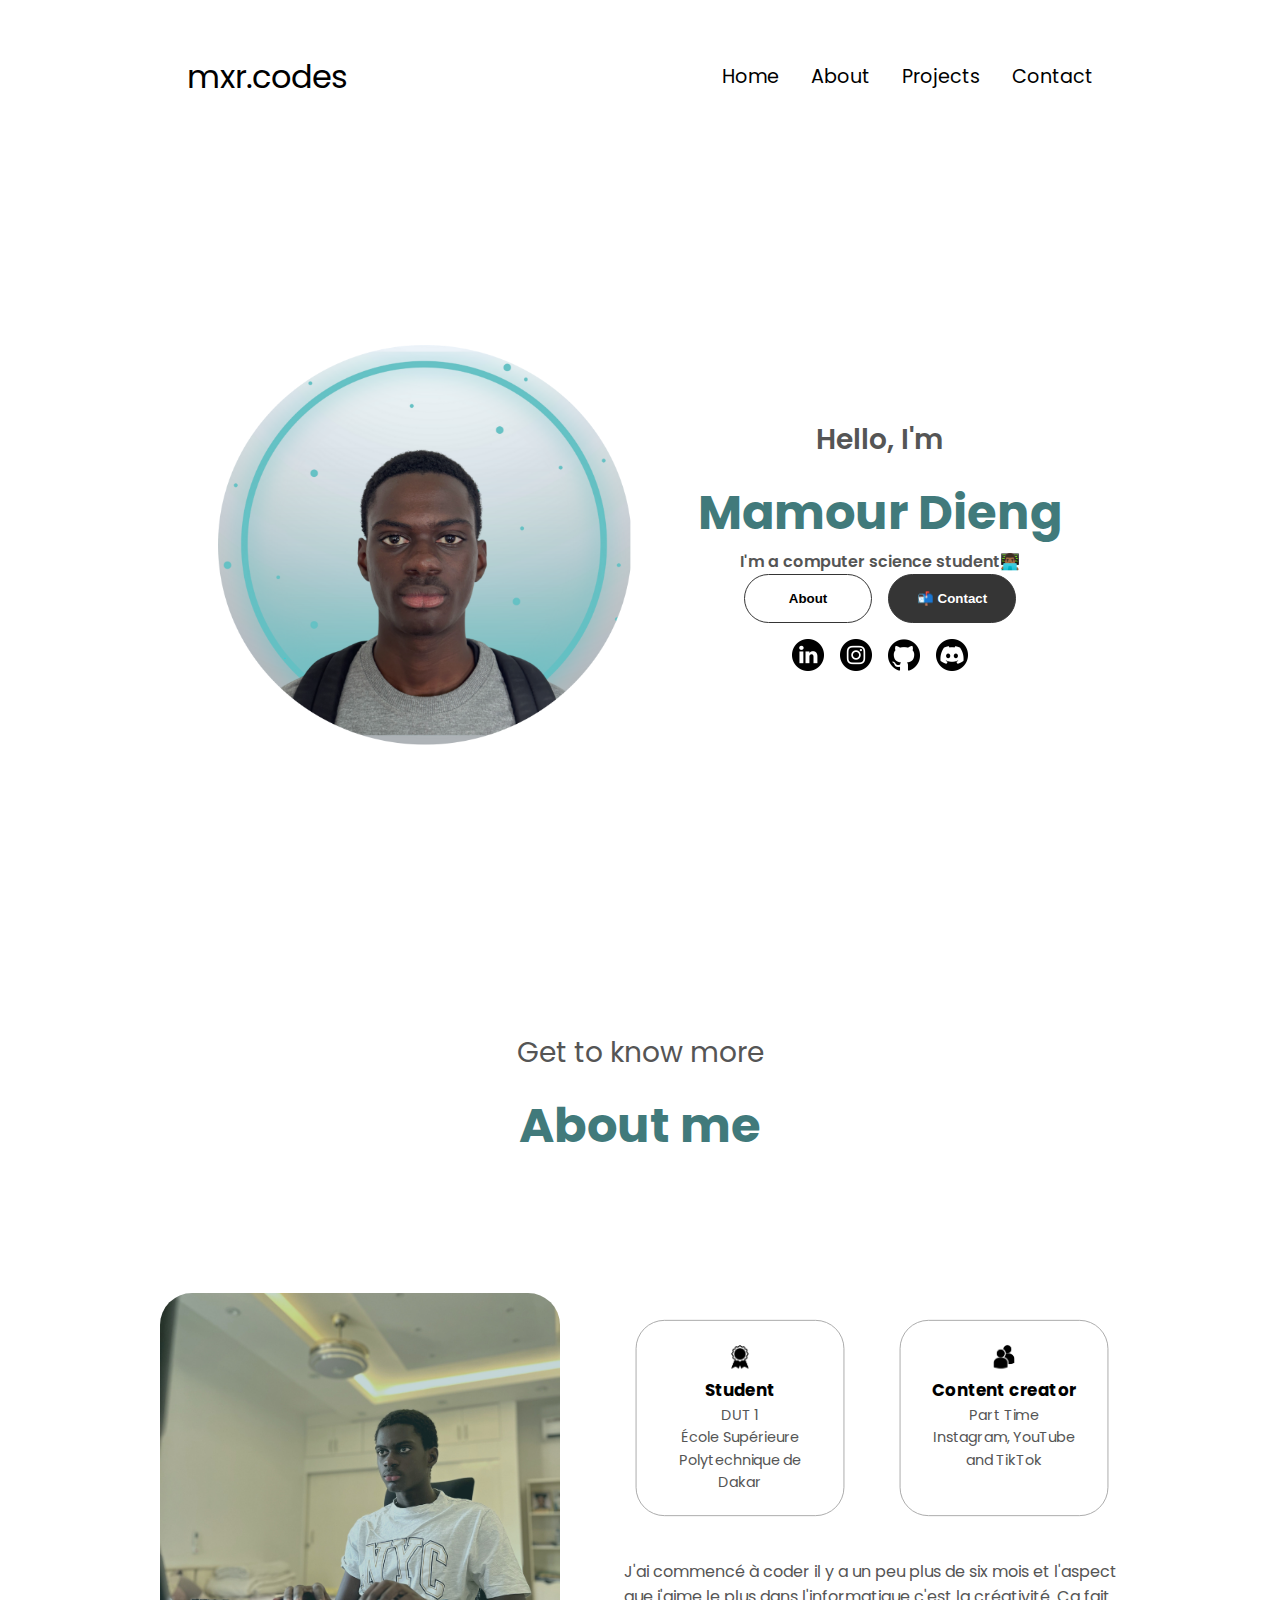
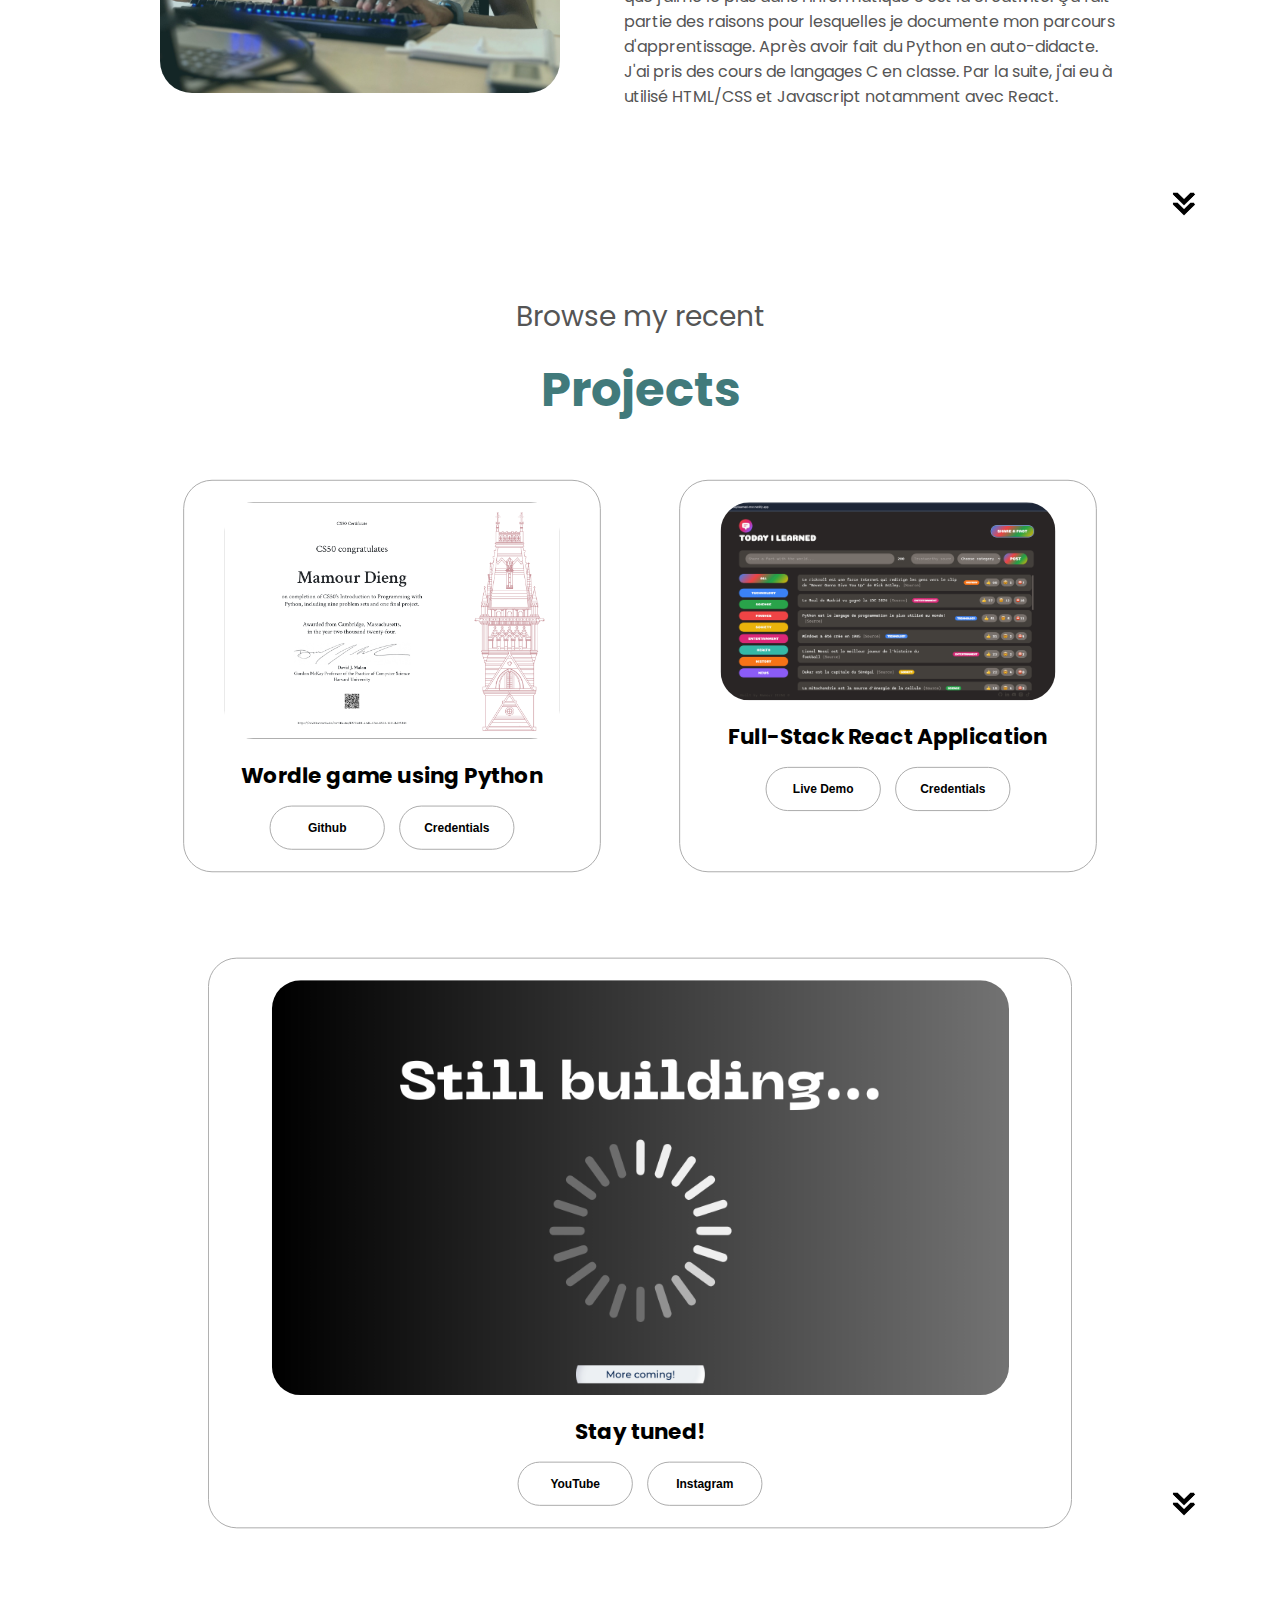
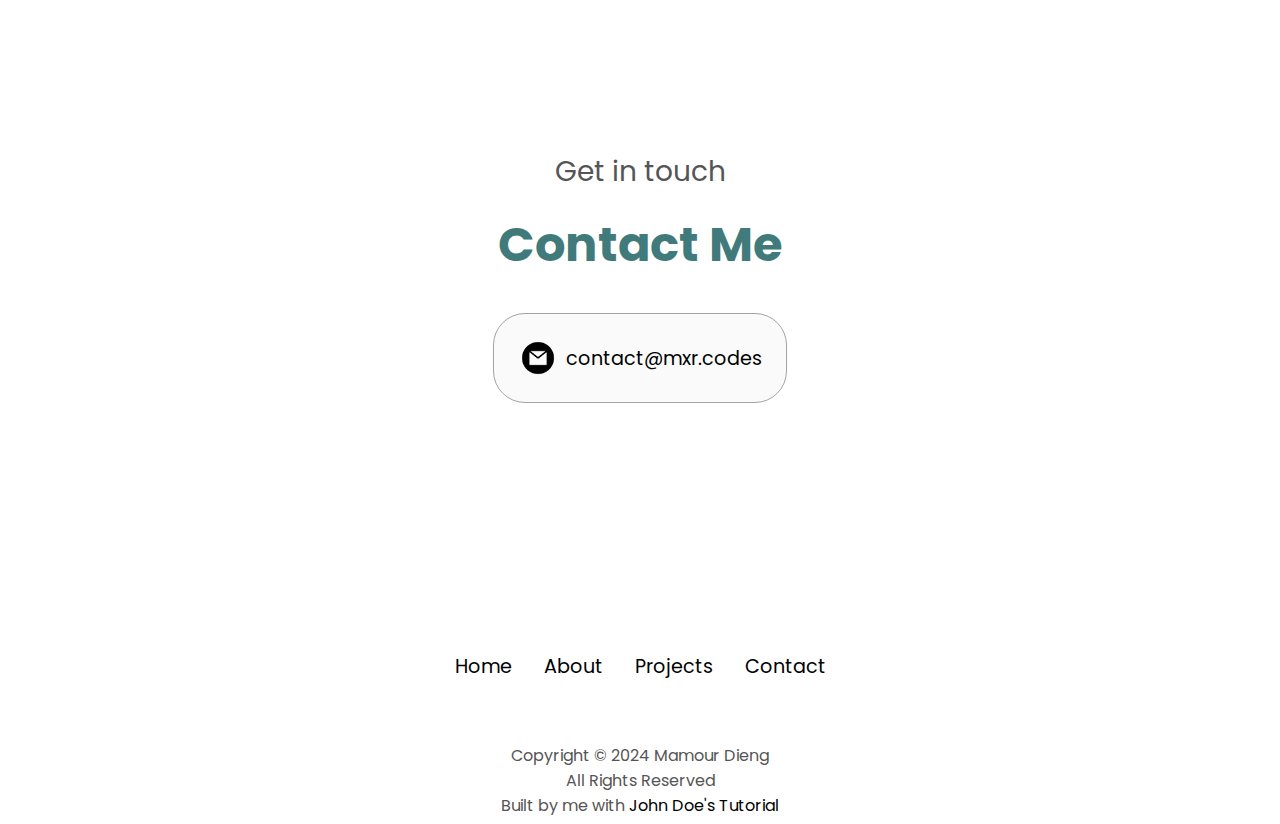
==== index.htm @ b3523d9b "final adjustments" ====
<!DOCTYPE html>
<html lang="en">
<head>
    <meta charset="UTF-8">
    <meta name="viewport" content="width=device-width, initial-scale=1.0">
    <link rel="icon" type="image/png" href="images/favicon.ico">
    <link rel="stylesheet" type="text/css" href="style.css">
    <link rel="stylesheet" type="text/css" href="mediaqueries.css">
    <title>mxr.codes</title>
</head>
<body>
    <nav id="desktop-nav">
        <div class="logo">mxr.codes</div>
        <div>
            <ul class="nav-links">
                <li><a href="#profile">Home</a></li>
                <li><a href="#about">About</a></li>
                <li><a href="#projects">Projects</a></li>
                <li><a href="#contact">Contact</a></li>
            </ul>
        </div>
    </nav>
    <nav id="hamburger-nav">
        <div class="logo">mxr.codes</div>
        <div class="hamburger-menu">
            <div class="hamburger-icon" onclick="toggleMenu()">
                <span></span>
                <span></span>
                <span></span>
            </div>
            <div class="menu-links">
                <li><a href="#home" onclick="toggleMenu()">Home</a></li>
                <li><a href="#about" onclick="toggleMenu()">About</a></li>
                <li><a href="#projects" onclick="toggleMenu()">Projects</a></li>
                <li><a href="#contact" onclick="toggleMenu()">Contact</a></li>
            </div>
        </div>
    </nav>
    <section id="profile">
        <div class="section__pic-container">
            <img src="/images/mypfp.png" alt="profile-pic"/>
        </div>
        <div class="section__text">
            <p class="section__text__p1">Hello, I'm</p>
            <h1 class="title">Mamour Dieng</h1>
            <p class="section__text__p2">I'm a computer science student👨🏾‍💻</p>
            <div class="btn-container">
                <button class="btn btn-color-2" onclick="location.href='#about'">
                    About
                </button>
                <button class="btn btn-color-1" onclick="location.href='#contact'">
                    📬 Contact
                </button>
            </div>
            <div id="socials-container">
                <img 
                src="images/icons/linkedin.png" 
                alt="My linkedin profile" class="icon" 
                onclick="location.href='https://www.linkedin.com/in/mamour-dieng-394237261/'"/>
                <img 
                src="images/icons/instagram.png" 
                alt="My instagram profile" class="icon" 
                onclick="location.href='https://instagram.com/mxr.codes'"/>
                <img 
                src="images/icons/github.png" 
                alt="My github profile" class="icon" 
                onclick="location.href='https://github.com/mamour-dx'"/>
                <img 
                src="images/icons/discord.png" 
                alt="My discord server" class="icon" 
                onclick="location.href='https://discord.gg/Q7MDwkQH3E'"/>
            </div>
        </div>
    </section>
    <section id="about">
        <p class="section__text__p1">Get to know more</p>
        <h1 class="title">About me</h1>
        <div class="section-container">
            <div class="section__pic-container">
                <img src="/images/about-me-pic.png" class="about-pic"/>
            </div>
            <div class="about-details-container">
                <div class="about-containers">
                    <div class="details-container">
                        <img src="/images/icons/experience.png" alt="" class="icon"/>
                        <h3>Student</h3>
                        <p>DUT 1<br>École Supérieure Polytechnique de Dakar</p>
                    </div>
                    <div class="details-container">
                        <img src="/images/icons/education.png" alt="" class="icon"/>
                        <h3>Content creator</h3>
                        <p>Part Time<br/>Instagram, YouTube and TikTok</p>
                    </div>
                </div>
                <div class="text-container">
                    <p>
                        J'ai commencé à coder il y a un peu plus de six mois et l'aspect que j'aime le plus dans l'informatique c'est la créativité. Ça fait partie des raisons pour lesquelles je documente mon parcours d'apprentissage.
                        Après avoir fait du Python en auto-didacte. J'ai pris des cours de langages C en classe. Par la suite, j'ai eu à utilisé HTML/CSS et Javascript notamment avec React. 
                    </p> 
                </div>
            </div>
        </div>
        <img src="/images/icons/arrow.png" class="icon arrow" onclick="location.href='#projects'">
    </section>
    <section id="projects">
        <p class="section__text__p1">Browse my recent</p>
        <h1 class="title">Projects</h1>
        <div class="experience-details-container">
            <div class="about-containers">
            <div class="details-container color-containers">
                <div class="article-container">
                <img src="/images/CS50P.png" alt="Project 1" class="project-img">
                </div>
                <h2 class="experience-sub-title project-title"><a title="What is wordle?" href="https://www.nytimes.com/games/wordle/index.html" target="_blank">Wordle</a> game using Python</h2>
                <div class="btn-container">
                    <button class="btn btn-color-2 project-btn" onclick="location.href='https://github.com/mamour-dx/python-wordle-game'">Github</button>
                    <button class="btn btn-color-2 project-btn" onclick="location.href='https://certificates.cs50.io/f2751e08-4cd6-47ea-8532-13213b9c3344.pdf?size=letter'">Credentials</button>
                </div>
            </div>
        
            <div class="details-container color-containers">
                <div class="article-container">
                <img src="/images/today-i-learned.png" alt="Project 3" class="project-img">
                </div>
                <h2 class="experience-sub-title project-title">Full-Stack React Application</h2>
                <div class="btn-container">
                    <button class="btn btn-color-2 project-btn" onclick="window.open('https://todayilearned-mxr.netlify.app/', '_blank')">Live Demo</button>
                    <button class="btn btn-color-2 project-btn" onclick="window.open('https://www.udemy.com/certificate/UC-bf97c656-c227-4767-9c8a-800f71873448/','_blank')">Credentials</button>
                </div>
            </div>
            <div class="details-container color-containers">
                <div class="article-container">
                <img src="/images/still-building.png" alt="Project 3" class="project-img">
                </div>
                <h2 class="experience-sub-title project-title">Stay tuned!</h2>
                <div class="btn-container">
                    <button class="btn btn-color-2 project-btn" onclick="location.href='https://www.youtube.com/@mxr_codes'">YouTube</button>
                    <button class="btn btn-color-2 project-btn" onclick="location.href='https://instagram.com/mxr.codes'">Instagram</button>
                </div>
            </div>
        </div>
        </div>
        <img src="/images/icons/arrow.png" class="icon arrow" onclick="location.href='#contact'">
    </section>
    <section id="contact">
        <p class="section__text__p1">Get in touch</p>
        <h1 class="title">Contact Me</h1>
        <div class="contact-info-upper-container">
            <div class="contact-info-container">
                <img src="/images/icons/email.png" alt="email" class="icon contact-icon email-icon">
                <p><a href="mailto:contact@mxr.codes">contact@mxr.codes</a></p>
            </div>
            
        </div>
    </section>
    <footer>
        <nav>
            <div class="nav-links-container">
                <ul class="nav-links">
                    <li><a href="#profile">Home</a></li>
                    <li><a href="#about">About</a></li>
                    <li><a href="#projects">Projects</a></li>
                    <li><a href="#contact">Contact</a></li>
                </ul>
            </div>
        </nav>
        <p>Copyright &#169; 2024 Mamour Dieng <br>All Rights Reserved<br>Built by me with <a href="https://www.youtube.com/@howtobecomeadeveloper" target="_blank">John Doe's Tutorial</a></p>
    </footer>
    
    <script src="script.js"></script>
</body>
</html>
---- style.css ----
/* General */
@import url('https://fonts.googleapis.com/css2?family=Poppins:wght@300;400;500;600&display=swap');

* {
    margin: 0;
    padding: 0;
}

body {
    font-family: "Poppins", sans-serif;
}
html {
    scroll-behavior: smooth;
}
p {
    color: rgb(85, 85, 85);
}
/* Transition */
a,
.btn {
    transition: all 300ms ease;
}

/* Desktop-nav*/
nav,
.nav-links {
    display: flex;
}
nav {
    justify-content: space-around;
    align-items: center;
    height: 17vh;
}
.nav-links {
    gap: 2rem;
    list-style: none;
    font-size: 1.2rem;
}
a {
    color: black;
    text-decoration: none;      
    text-decoration-color: white;
}
a:hover {
    color:rgb(65, 122, 123);
    text-decoration: underline;
    text-underline-offset: 1rem;
    text-decoration-color: rgb(65, 122, 123);
}
.logo {
    font-size: 2rem;
}
.logo:hover {
    cursor: default;
}
#hamburger-nav {
    display: none;
}
.hamburger-menu {
    display: inline-block;
    position: relative;
}
.hamburger-icon {
    display: flex;
    justify-content: space-between;
    flex-direction: column;
    height: 24px;
    width: 30px;
    cursor: pointer;
}
.hamburger-icon span {
    width: 100%;
    height: 2px;
    background-color: black;
    transition: all 0.3 ease-in-out;
}
.menu-links {
    position: absolute;
    top: 100%;
    right: 0;
    background-color: white;
    width: fit-content;
    max-height: 0;
    overflow: hidden;
    transition: all 0.3 ease-in-out;
}
.menu-links a {
    display: block;
    padding: 10px;
    text-align: center;
    font-size: 1.5rem;
    color: black;
    text-decoration: none;
    transition: all 0.3 ease-in-out;
}
.menu-links li {
    list-style: none;
}
.menu-links.open {
    max-height: 300px;
}
.hamburger-icon.open span:first-child {
    transform: rotate(45deg) translate(10px, 5px);
}
.hamburger-icon.open span:nth-child(2) {
   opacity: 0;
}
.hamburger-icon.open span:last-child {
    transform: rotate(-45deg) translate(10px, -5px);
}
.hamburger-icon span:first-child {
    transform: none;
}
.hamburger-icon span:first-child {
    opacity: 1;
}
.hamburger-icon span:first-child {
    transform: none;
}

/* SECTION */

section {
    padding-top: 4vh;
    height: 96vh;
    margin: 0 10rem;
    box-sizing: border-box; 
    min-height: fit-content;
}
.section.container {
    display: flex;
}
/* PROFILE SECTION*/

#profile {
    display: flex;
    justify-content: center;
    gap: 5rem;
    height: 80vh;
}
.section__pic-container {
    display: flex;
    height: 400px;
    width: 400px;
    margin: auto 0;
}
.section__text {
    align-self: center;
    text-align: center;
}
.section__text p {
    font-weight: 600;
}
.section__text__p1 {
    text-align:center;
    font-size: 1.75rem;
    margin-bottom: 1rem;
}

.title {
    font-size: 3rem;
    text-align: center;
    color: rgb(65, 122, 123);
}
#socials-container {
    display: flex;
    justify-content: center;
    margin-top: 1rem;
    gap: 1rem;
}

/* ICON */
.icon {
    cursor: pointer;
    height: 2rem;
    transition: 400ms ease-in-out;
}
.icon:hover {
    transform: scale(1.2);
}
/*BUTTONS*/
.btn-container {
    display: flex;
    justify-content: center;
    gap: 1rem;
}
.btn {
    font-weight: 600;
    transition: all 300ms ease;
    padding: 1rem;
    width: 8rem;
    border-radius: 2rem;
}

.btn-color-1,
.btn-color-2 {
  border: rgb(53, 53, 53) 0.1rem solid;
}

.btn-color-1:hover,
.btn-color-2:hover {
  cursor: pointer;
}

.btn-color-1,
.btn-color-2:hover {
  background: rgb(53, 53, 53);
  color: white;
}

.btn-color-1:hover {
  background: rgb(0, 0, 0);
}

.btn-color-2 {
  background: none;
}

.btn-color-2:hover {
  border: rgb(255, 255, 255) 0.1rem solid;
}

.btn-container {
  gap: 1rem;
}
/* ABOUT SECTION */
#about {
    position: relative;
}

.about-containers {
    gap: 2rem;
    margin-bottom: 2rem;
    margin-top: 2rem;
}

.about-details-container {
    justify-content: center;
    flex-direction: column;
}
.about-containers,
.about-details-container {
    display: flex;
    align-items:right;
}
.about-pic {
    border-radius: 2rem;
}
.arrow {
    position: absolute;
    right: -5rem;
    bottom: 2.5rem;
}
.details-container {
    padding: 1.5rem;
    background: white;
    flex: 1;
    border-radius: 2rem;
    border: rgb(53, 53, 53) 0.1rem solid;
    border-color: rgb(163, 163, 163);
    text-align: center;
    transform: scale(0.9);
}
.section-container {
    gap: 4rem;
    height: 80%;
    display: flex;
}
.section__pic-container {
    height: 400px;
    width: 400px;
    margin: auto 0;
}
/* WORK SECTION */
#projects {
    position: relative;
}
.color-container {
    border-color: rgb(163, 163, 163);
    background: rgb(250, 250, 250);
}
.project-img {
    border-radius: 2rem;
    width: 90%;
    height: 90%;
}
.project-title {
    margin: 1rem;
    color: black;
}
.project-btn {
    color: black;
    border-color: rgb(163, 163, 163);
}
/*CONTACT*/
#contact {
    display: flex;
    justify-content: center;
    flex-direction: column;
    height: 70vh;
}
.contact-info-upper-container {
    display: flex;
    border-radius: 2rem;
    justify-content: center;
    border: rgb(53, 53, 53) 0.1rem solid;
    border-color: rgb(163, 163, 163);
    background: rgb(250, 250, 250);
    margin: 2rem auto;
    padding: 0.5rem;
}

.contact-info-container {
    display: flex;
    align-items: center;
    justify-content: center;
    gap: 0.5rem;
    margin: 1rem;
}

.contact-info-container p {
    font-size: larger;
}
.email-icon {
    height: 2.5rem;
}
footer {
    height: 26vh;
    margin: 0 1rem;
}
footer p {
    text-align: center;
}
---- mediaqueries.css ----
@media screen and (max-width:1400px) {
    #profile {
        height: 83vh;
        margin-bottom: 6rem;
    }
    .about-containers {
        flex-wrap: wrap;
    }
}
@media screen and (max-width: 1200px) {
    #desktop-nav {
        display: none;
    }
    #hamburger-nav {
        display: flex;
    }
    #experience,
    .experience-details-containers {
        margin-top: 2rem;
    }
    #profile,
    .section-container {
        display: block;
    }
    .arrow {
        display: none;
    }
    section,
    .section-container {
        height:fit-content;
    }
    section {
        margin: 0 5%;
    }
    .section__pic-container {
        width: 275px;
        height: 275px;
        margin: 0 auto 2rem;
    }
    .about-containers {
        margin-top: 0 ;
    }
}
@media screen and (max-width: 600px) {
    #contact,
    footer {
        height: 40vh;
    }
    #profile {
        height: 83vh;
        margin-bottom: 0;
    }
    article {
        font-size: 1rem;
    }
    footer nav {
        height: fit-content;
        margin-bottom: 2rem;
    }
    .about-containers,
    .contact-info-upper-container,
    .btn-container {
        flex-wrap: wrap;
    }
    .contact-info-container {
        margin: 0;
        margin-right: 1rem;
    }
    .contact-info-container p,
    .nav-links li a {
            font-size: 1rem;
        }
    .experience-sub-title {
        font-size: 1.25rem;
    }
    .logo {
        font-size: 1.5rem;
    }
    .nav-links {
        flex-direction: column;
        gap: 0.5rem;
        text-align: center;
    }
    .section__pic-container {
        width: auto;
        height: 46vw;
        justify-content: center;
    }
    .section__text__p2 {
        font-size: 1.25rem;
    }
    .title {
        font-size: 2rem;
    }
    .text-container{
        text-align: justify;
    }
    }
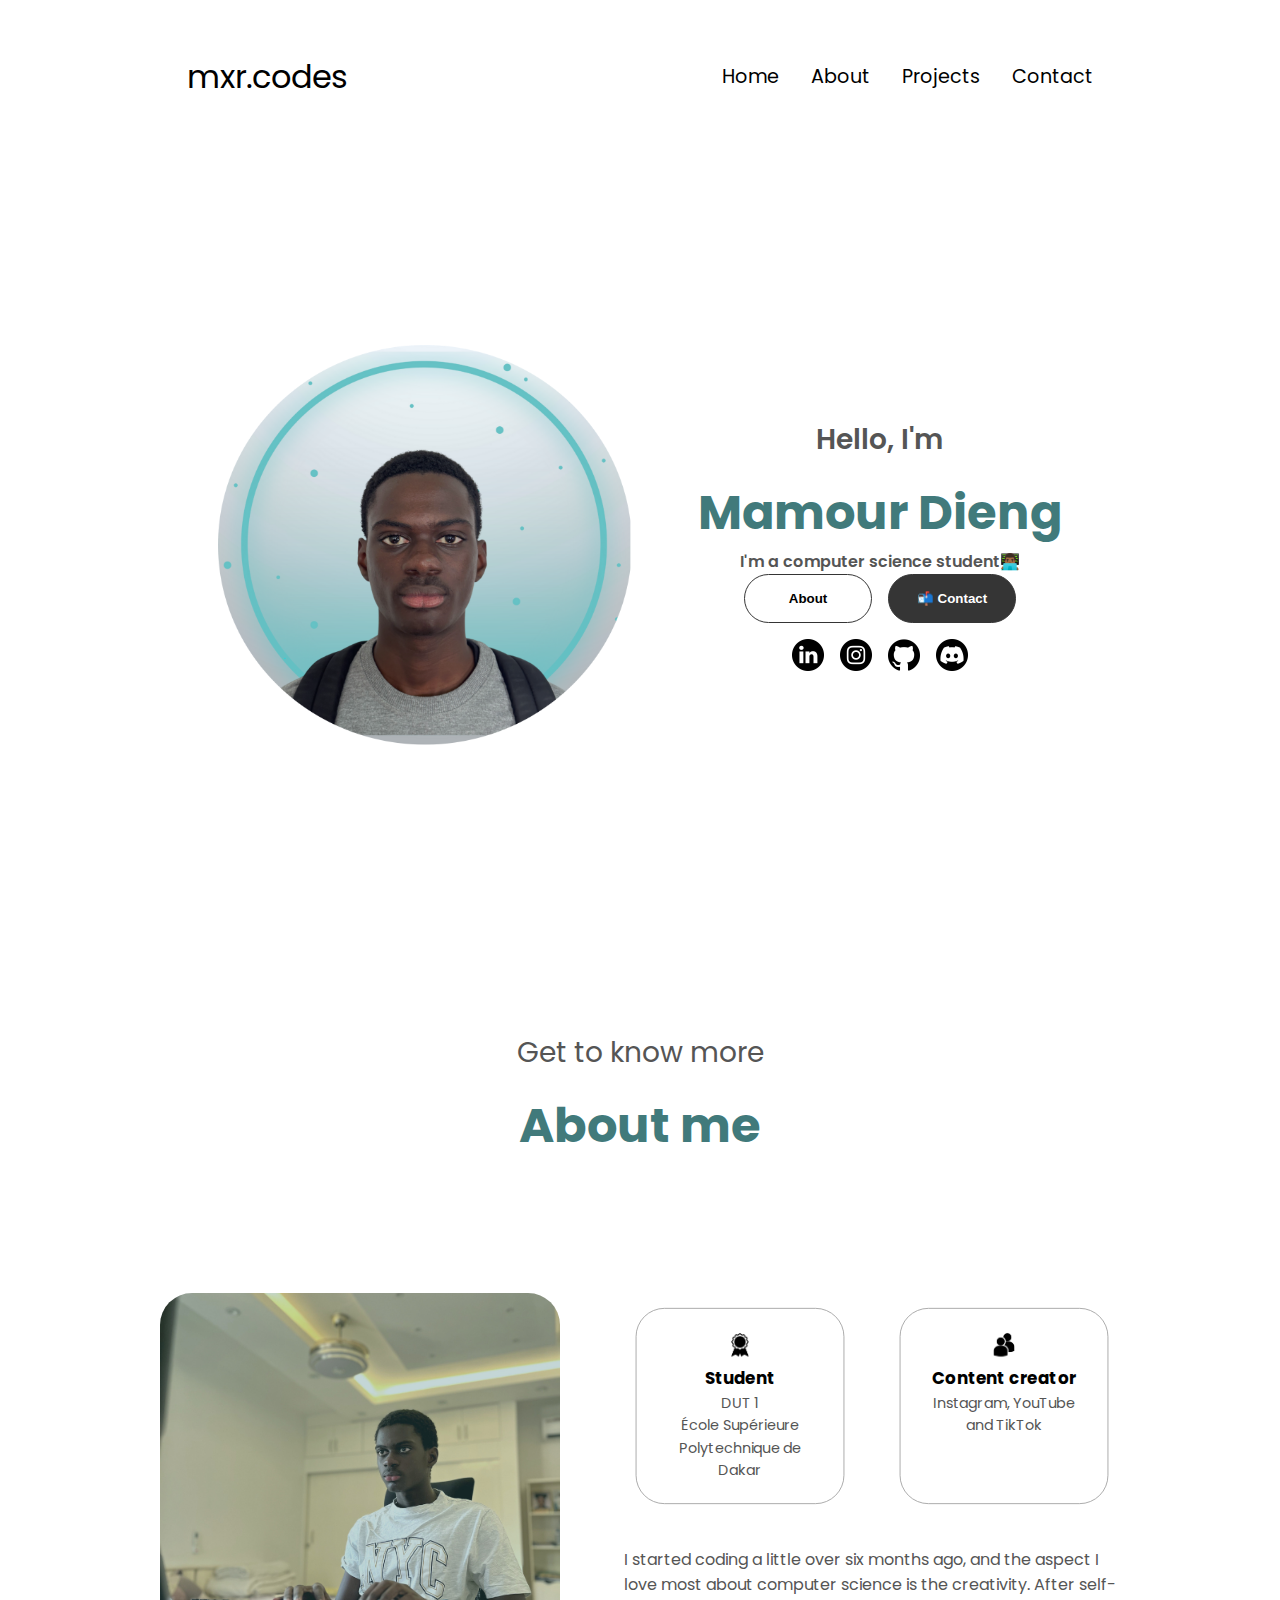
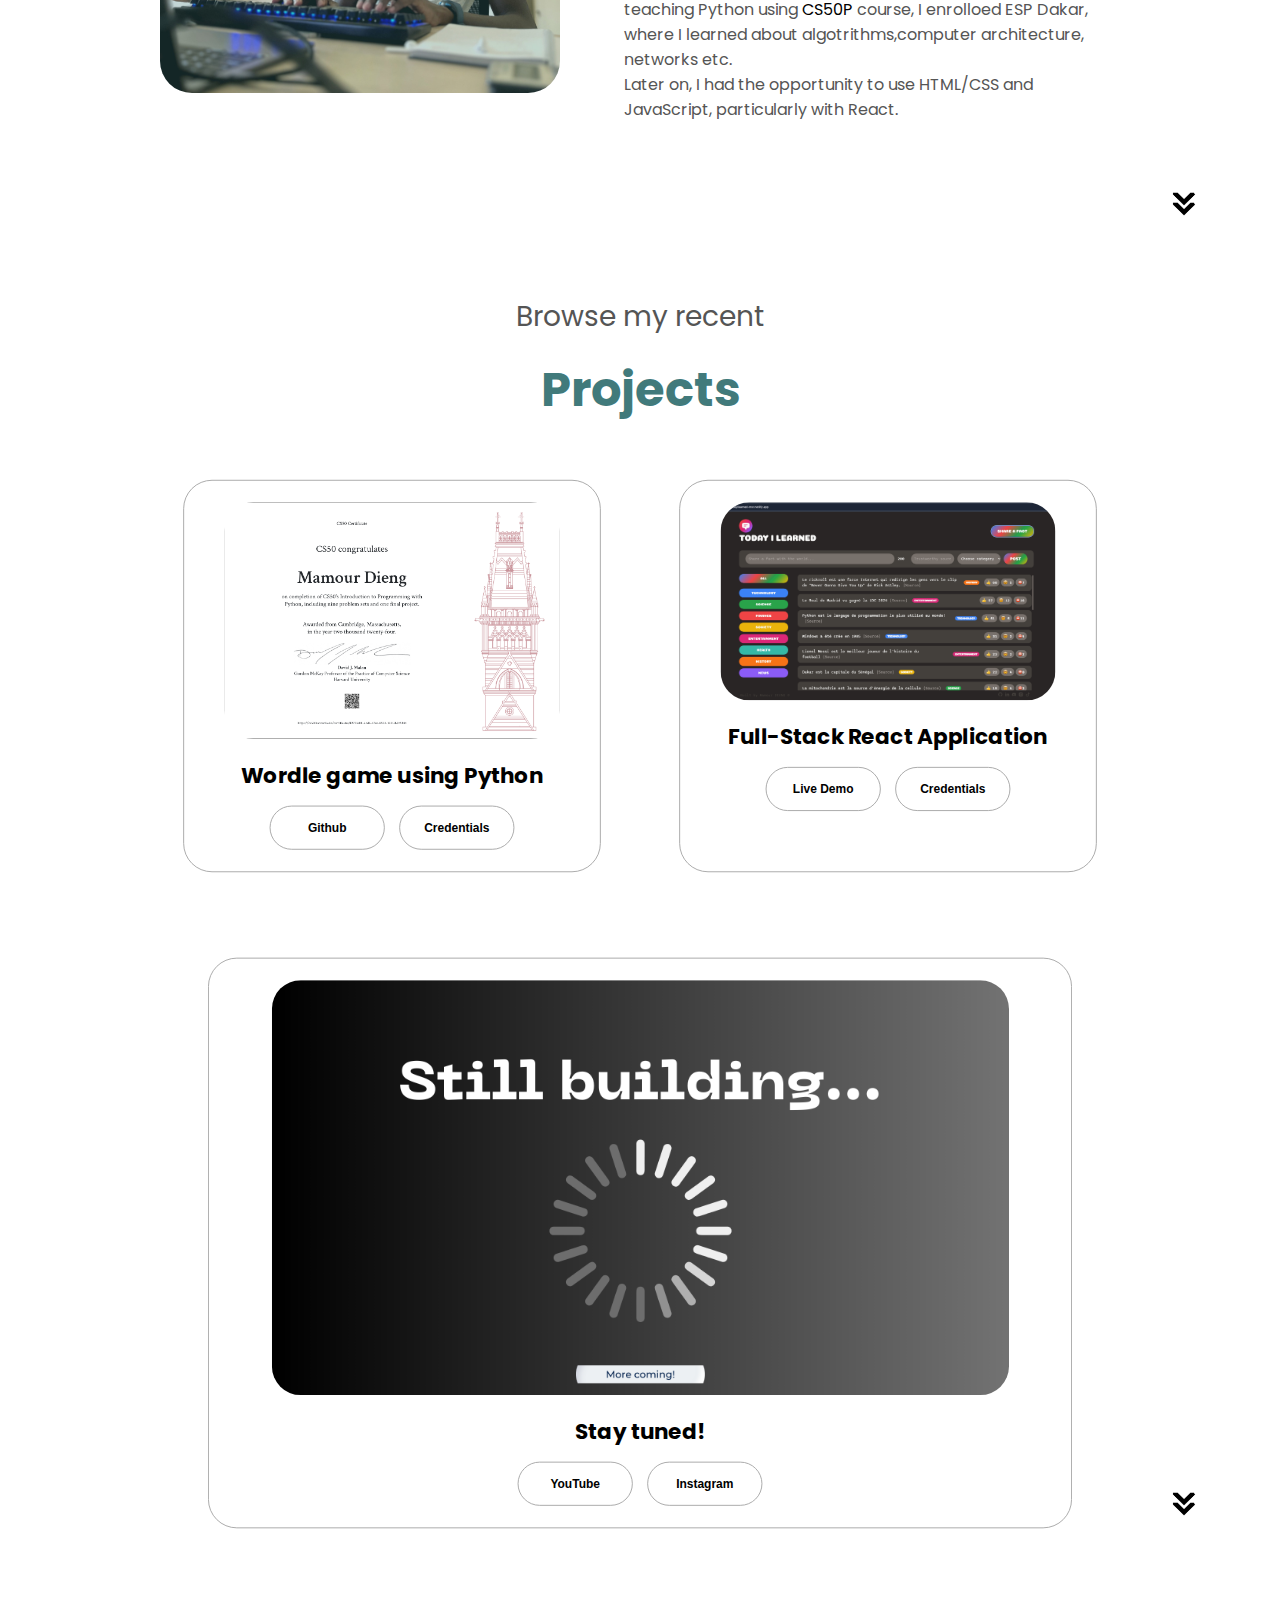
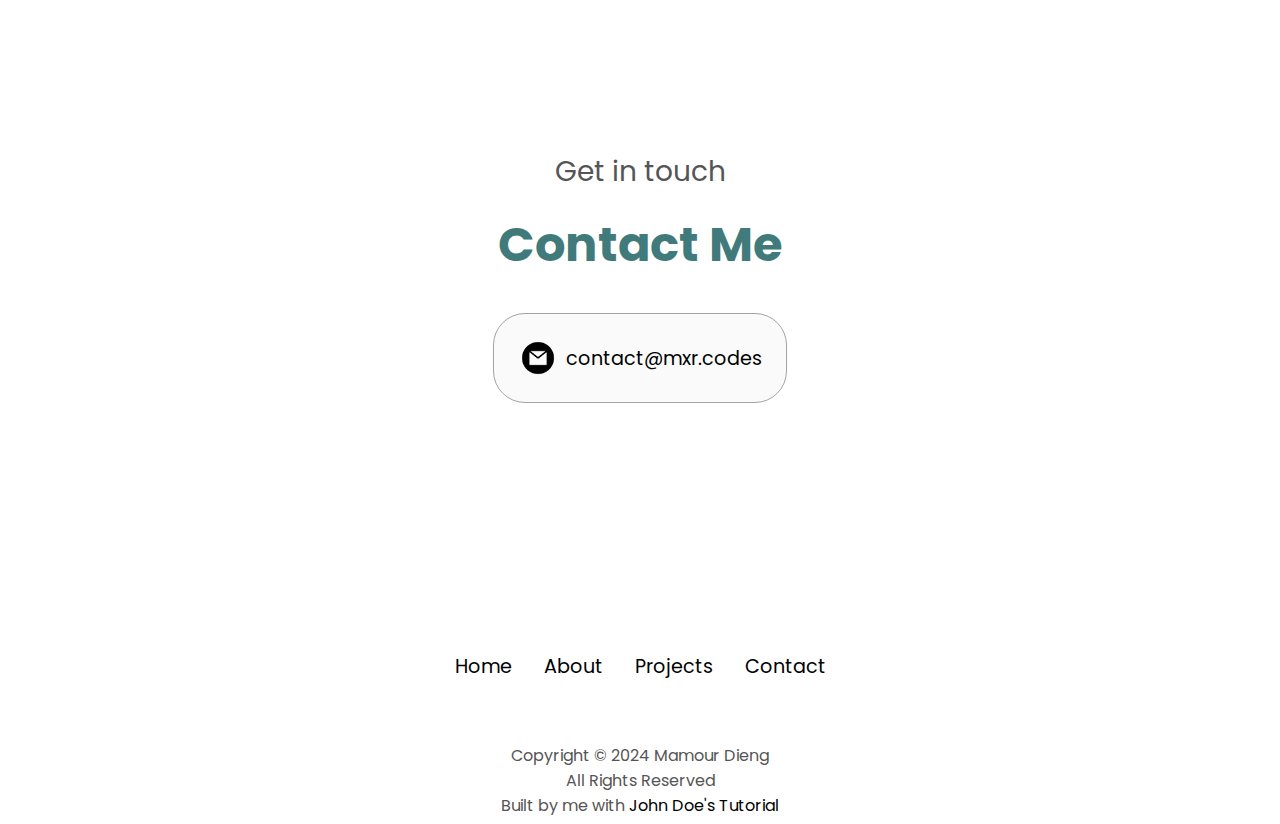
==== commit dfacca6f: "changed about me text" ====
--- a/index.htm
+++ b/index.htm
@@ -89,13 +89,13 @@
                     <div class="details-container">
                         <img src="/images/icons/education.png" alt="" class="icon"/>
                         <h3>Content creator</h3>
-                        <p>Part Time<br/>Instagram, YouTube and TikTok</p>
+                        <p>Instagram, YouTube and TikTok</p>
                     </div>
                 </div>
                 <div class="text-container">
-                    <p>
-                        J'ai commencé à coder il y a un peu plus de six mois et l'aspect que j'aime le plus dans l'informatique c'est la créativité. Ça fait partie des raisons pour lesquelles je documente mon parcours d'apprentissage.
-                        Après avoir fait du Python en auto-didacte. J'ai pris des cours de langages C en classe. Par la suite, j'ai eu à utilisé HTML/CSS et Javascript notamment avec React. 
+                    <p>     
+                        I started coding a little over six months ago, and the aspect I love most about computer science is the creativity. After self-teaching Python using <a href="https://cs50.harvard.edu/python/2022/" target="_blank">CS50P</a> course, I enrolloed ESP Dakar, where I learned about algotrithms,computer architecture, networks etc. <br>
+                        Later on, I had the opportunity to use HTML/CSS and JavaScript, particularly with React. 
                     </p> 
                 </div>
             </div>
@@ -106,7 +106,8 @@
         <p class="section__text__p1">Browse my recent</p>
         <h1 class="title">Projects</h1>
         <div class="experience-details-container">
-            <div class="about-containers">
+          <div class="about-containers">
+
             <div class="details-container color-containers">
                 <div class="article-container">
                 <img src="/images/CS50P.png" alt="Project 1" class="project-img">
@@ -120,7 +121,7 @@
         
             <div class="details-container color-containers">
                 <div class="article-container">
-                <img src="/images/today-i-learned.png" alt="Project 3" class="project-img">
+                <img src="/images/today-i-learned.png" alt="Project 2" class="project-img">
                 </div>
                 <h2 class="experience-sub-title project-title">Full-Stack React Application</h2>
                 <div class="btn-container">
@@ -128,6 +129,7 @@
                     <button class="btn btn-color-2 project-btn" onclick="window.open('https://www.udemy.com/certificate/UC-bf97c656-c227-4767-9c8a-800f71873448/','_blank')">Credentials</button>
                 </div>
             </div>
+
             <div class="details-container color-containers">
                 <div class="article-container">
                 <img src="/images/still-building.png" alt="Project 3" class="project-img">
@@ -138,6 +140,7 @@
                     <button class="btn btn-color-2 project-btn" onclick="location.href='https://instagram.com/mxr.codes'">Instagram</button>
                 </div>
             </div>
+
         </div>
         </div>
         <img src="/images/icons/arrow.png" class="icon arrow" onclick="location.href='#contact'">
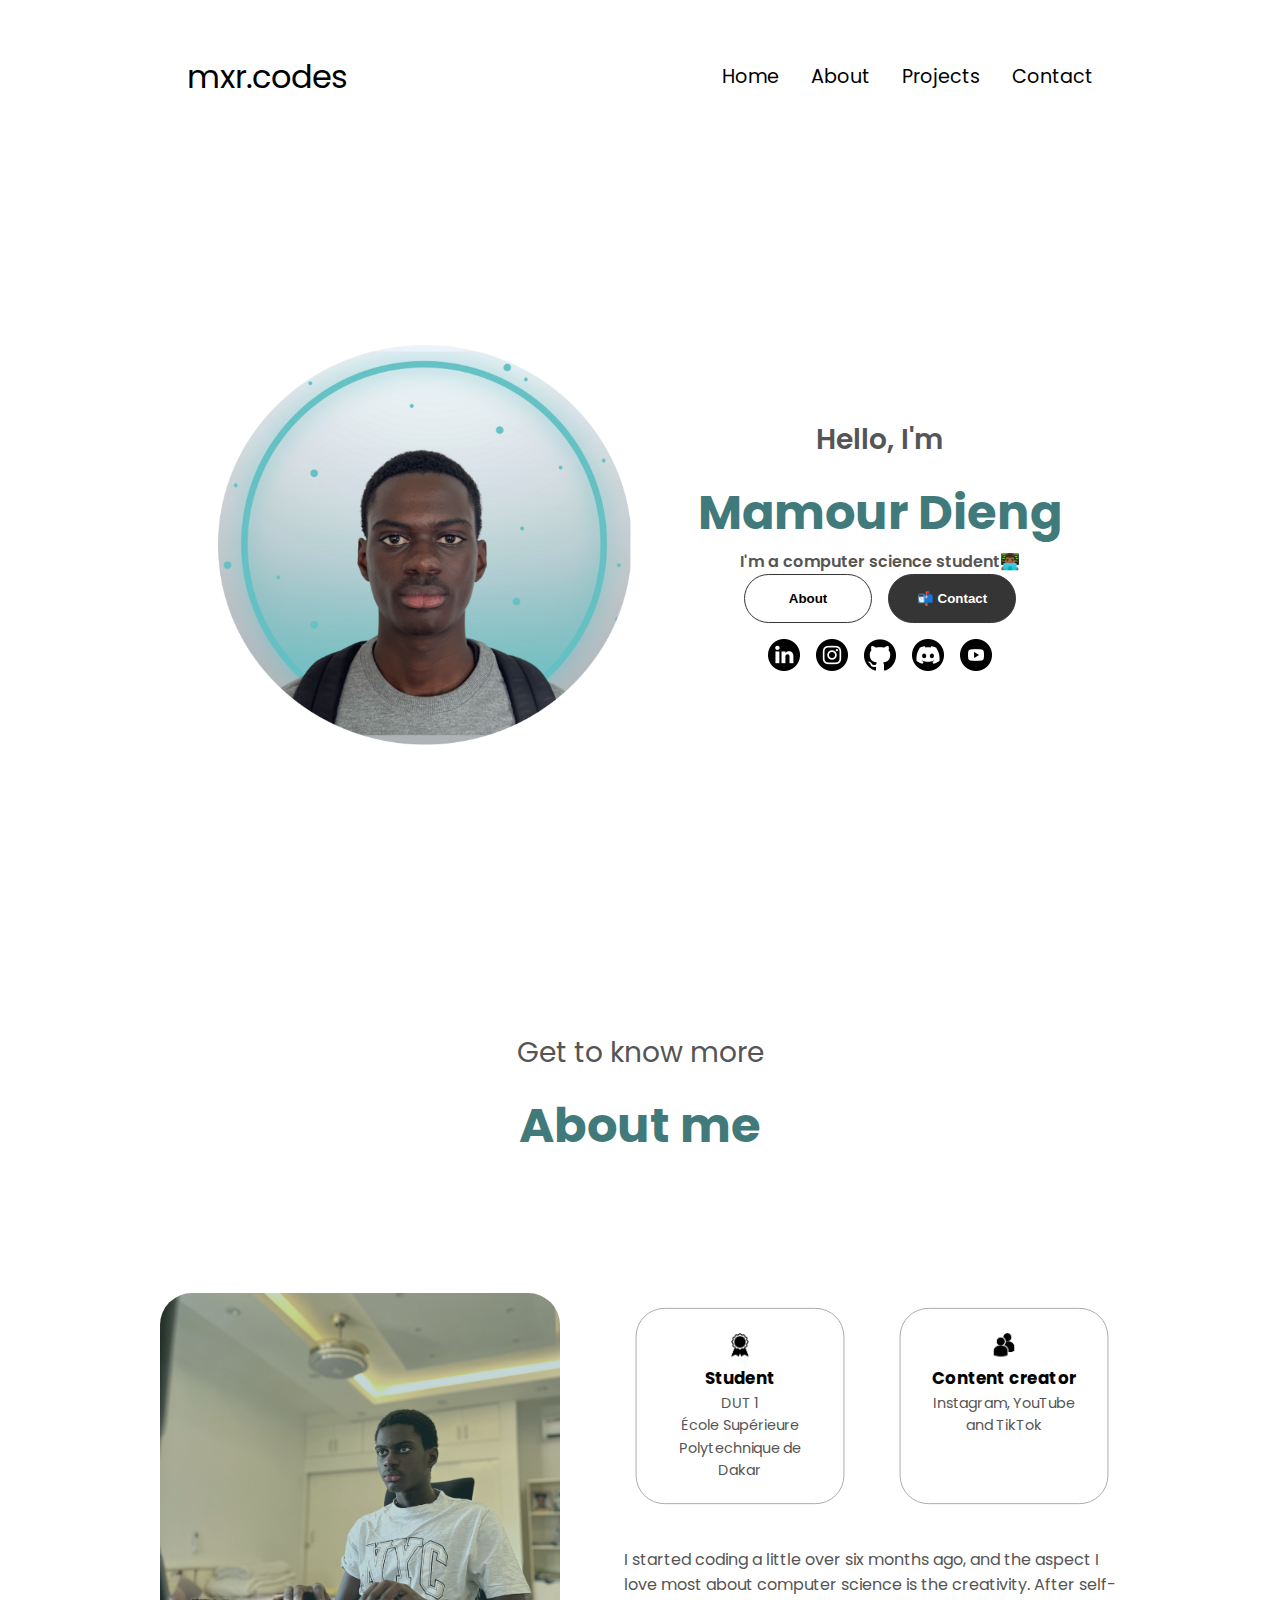
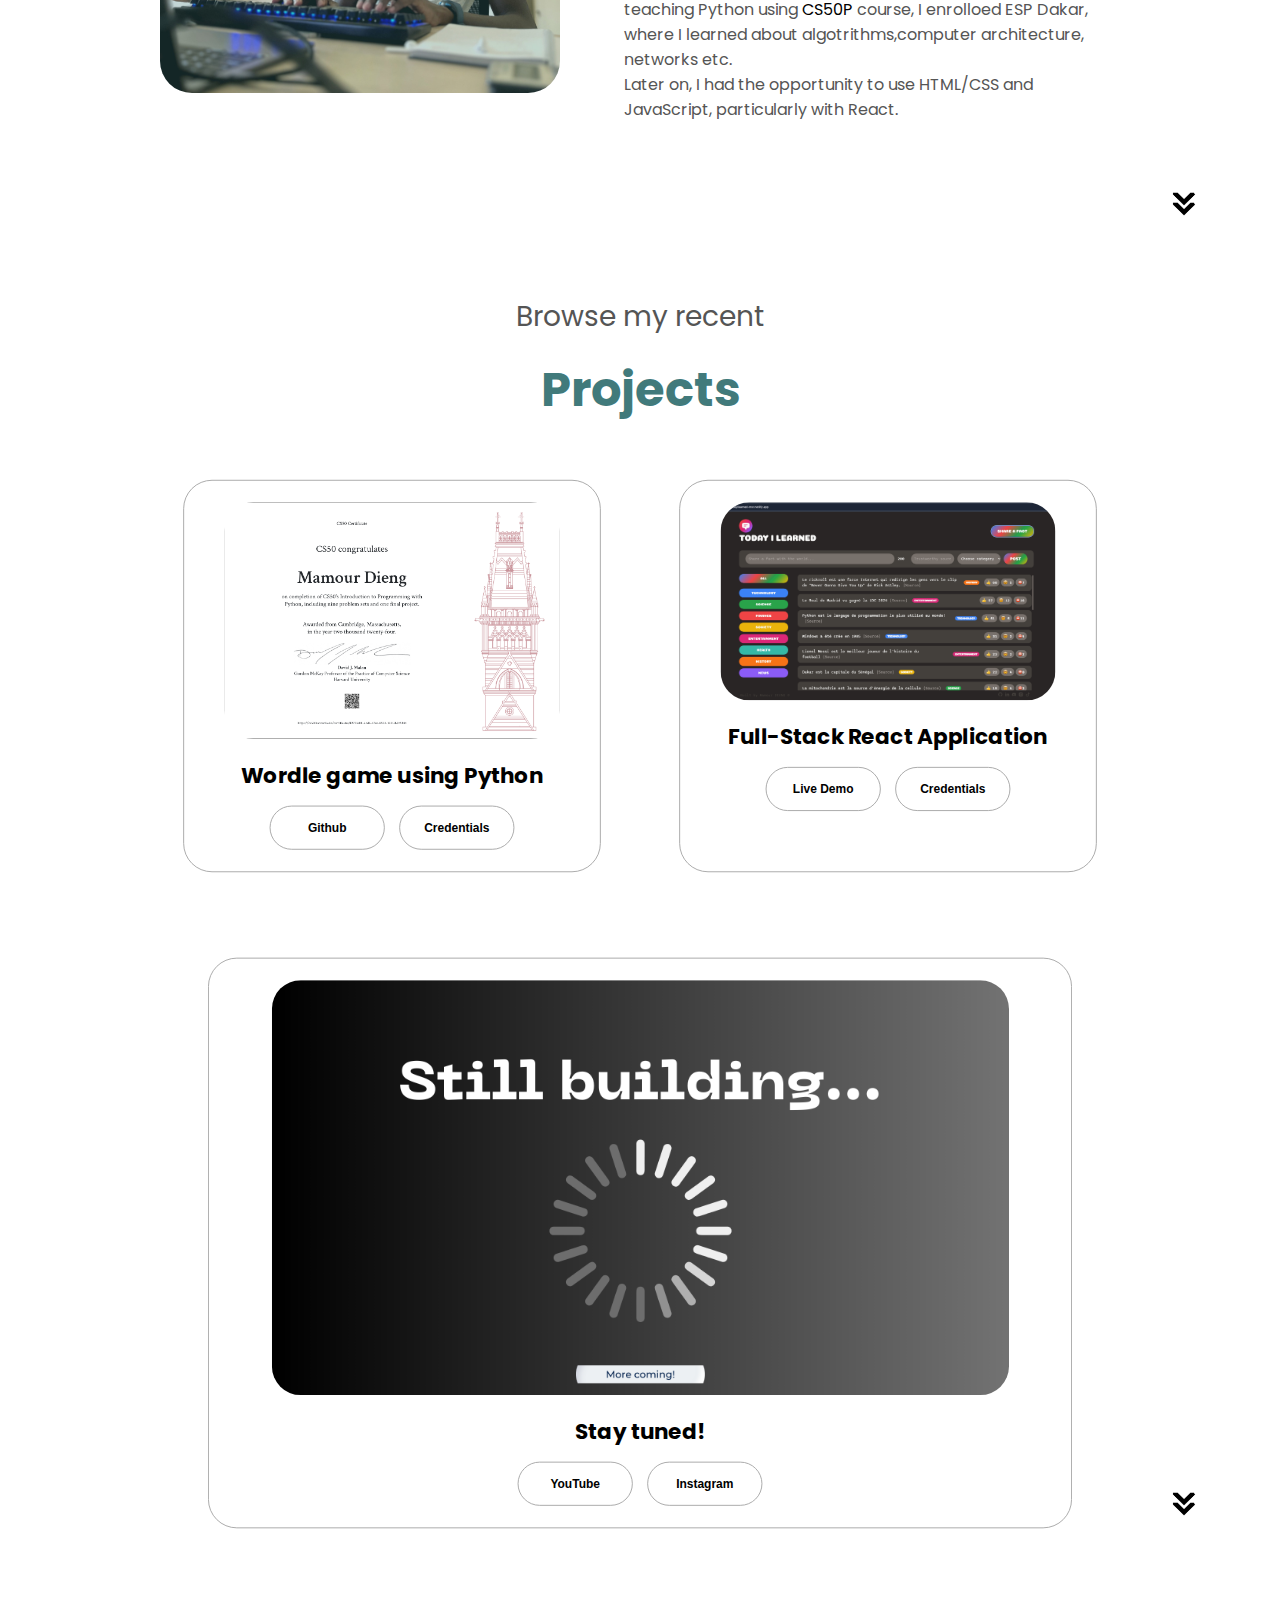
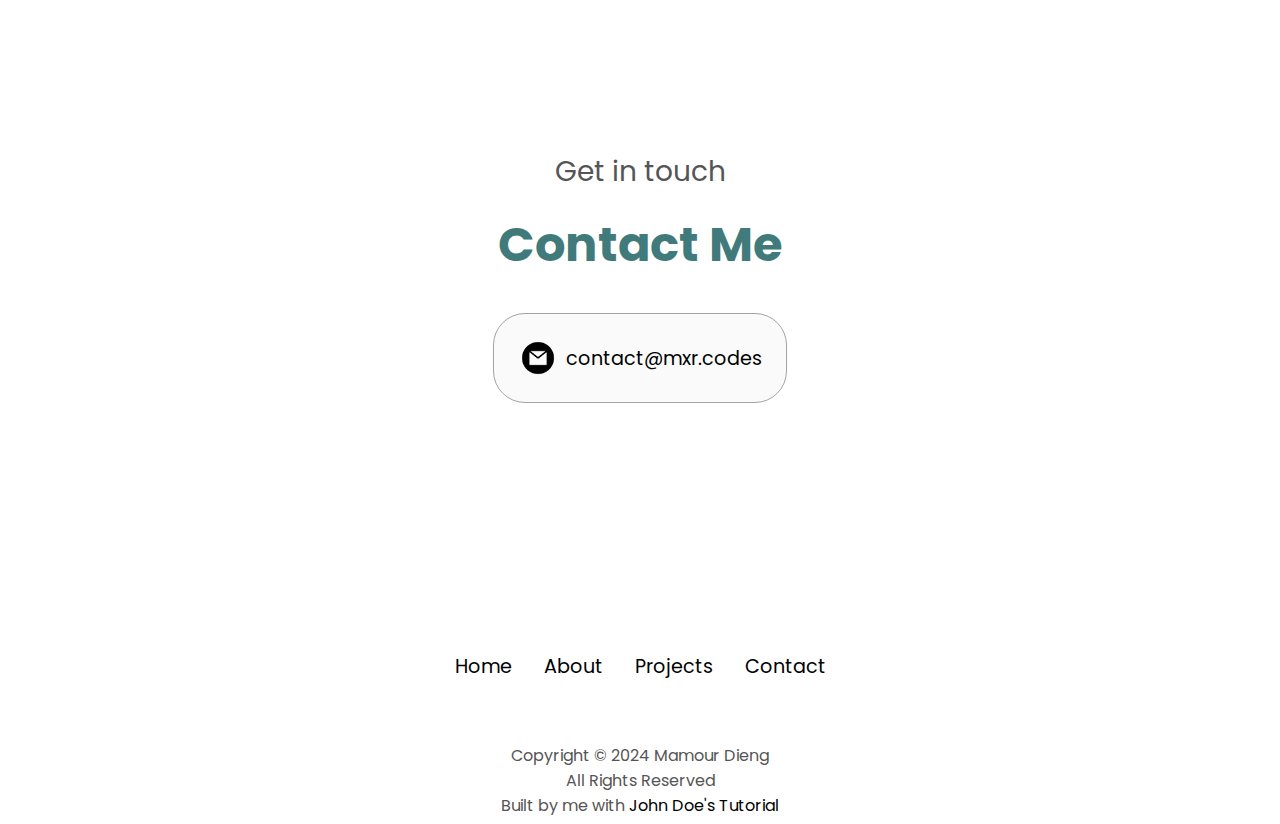
==== commit ad9605f9: "Adding social media icon to the homepage (youtube)" ====
--- a/index.htm
+++ b/index.htm
@@ -69,6 +69,10 @@
                 src="images/icons/discord.png" 
                 alt="My discord server" class="icon" 
                 onclick="location.href='https://discord.gg/Q7MDwkQH3E'"/>
+                <img 
+                src="images/icons/youtube.png" 
+                alt="My youtube chanel" class="icon" 
+                onclick="location.href='https://www.youtube.com/@mxr_codes'"/>
             </div>
         </div>
     </section>
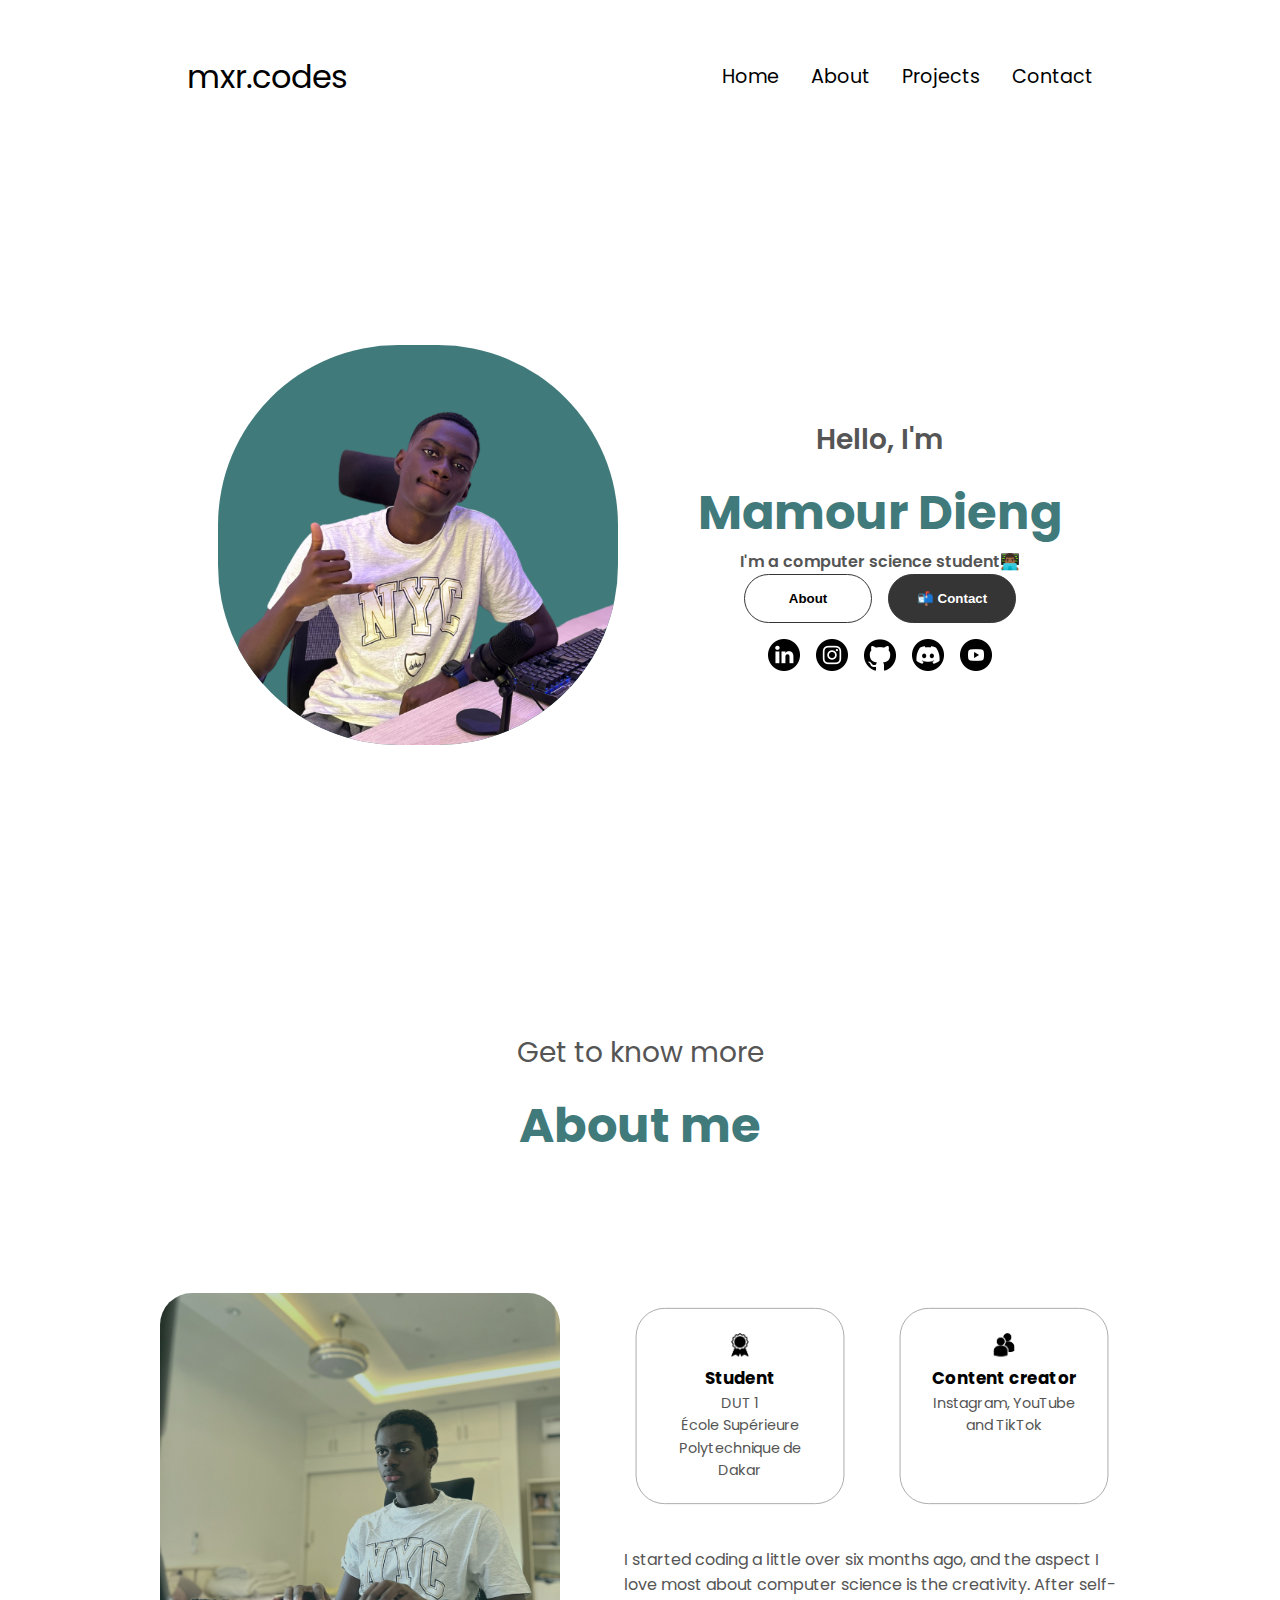
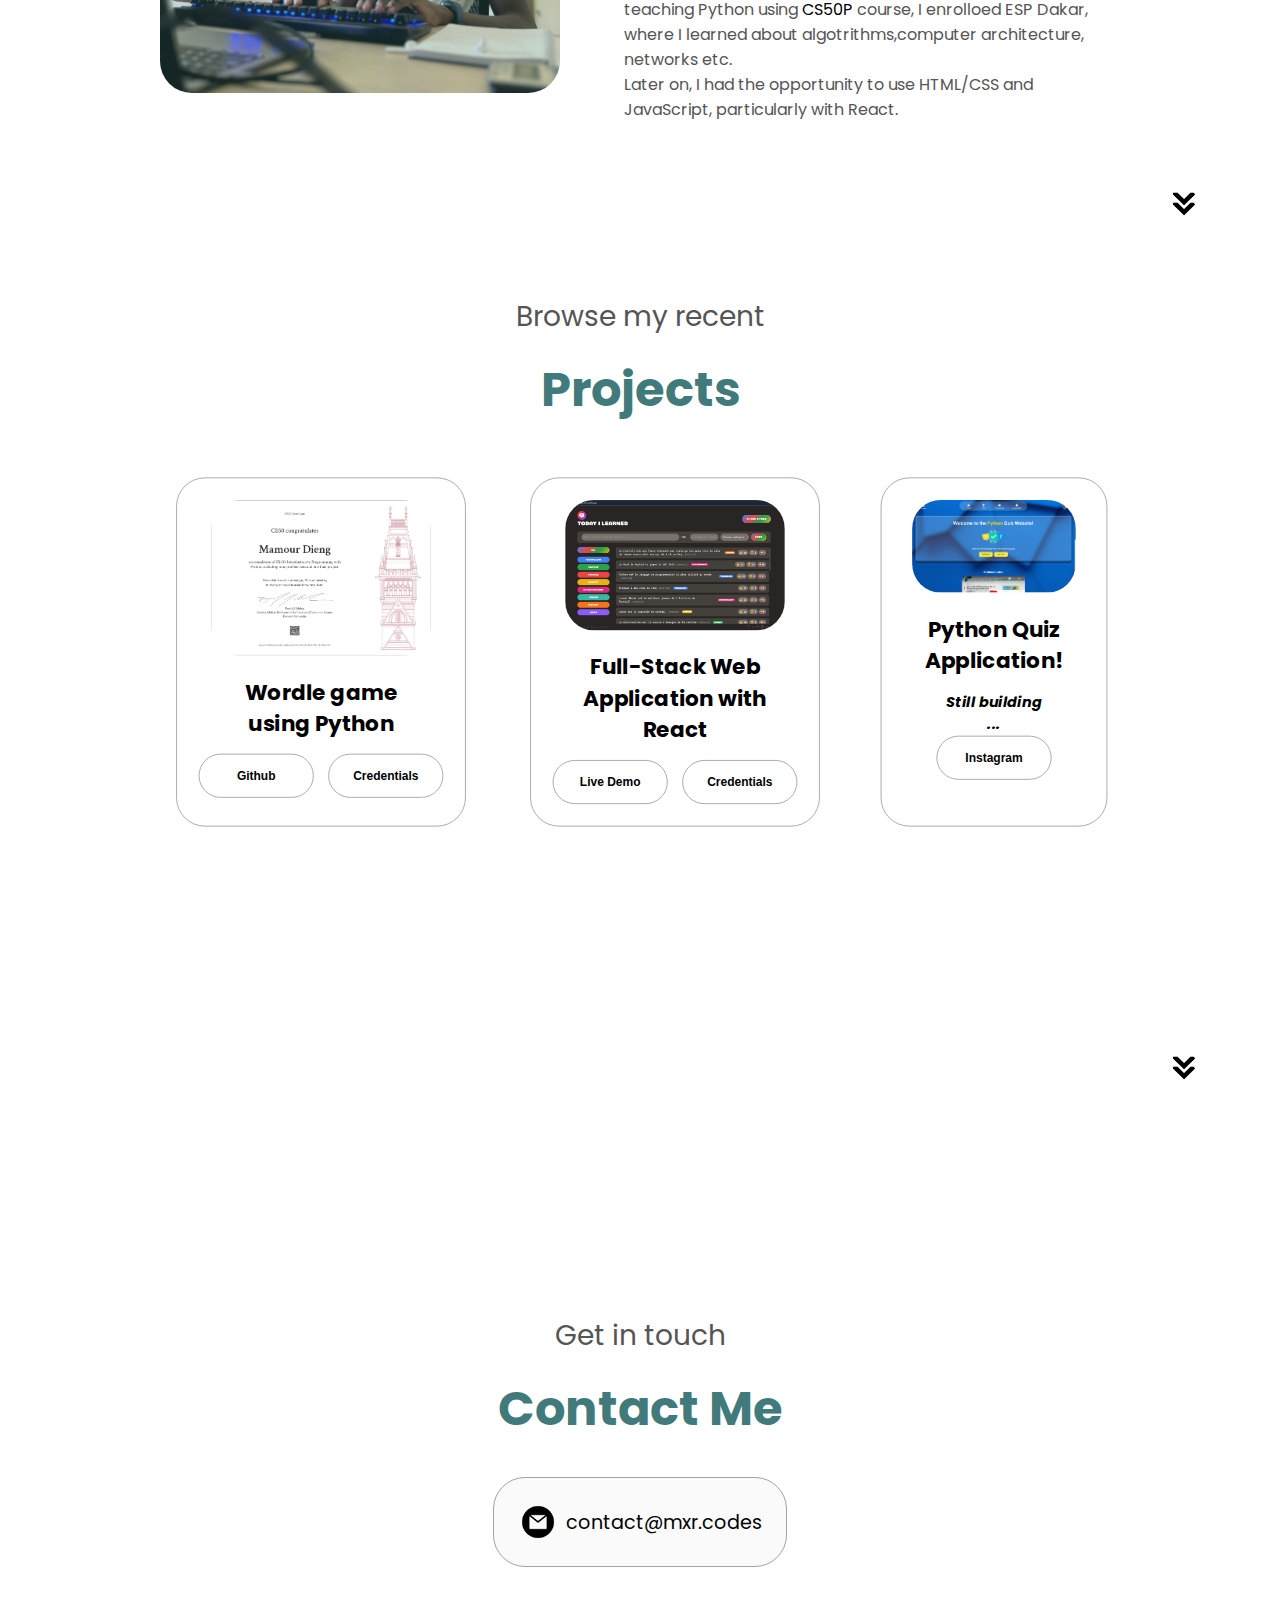
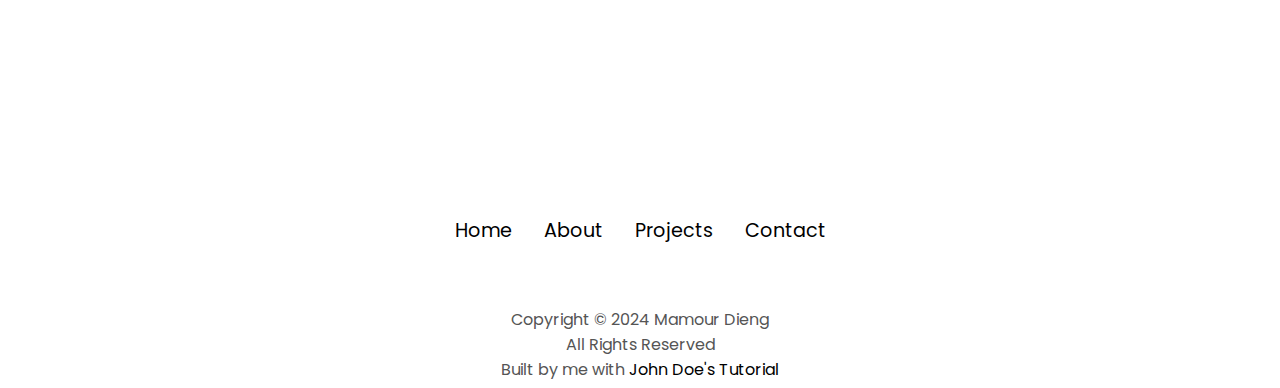
==== commit b6e924dc: "changed pfp and added project" ====
--- a/index.htm
+++ b/index.htm
@@ -3,11 +3,30 @@
 <head>
     <meta charset="UTF-8">
     <meta name="viewport" content="width=device-width, initial-scale=1.0">
+    <meta name="description" content="Mamour Dieng's personal Portfolio">
+    <meta name="keywords" content="Mamour Dieng, mxr.codes, Mamour Dieng's Portfolio, Étudiant École Supérieure Polytechnique de Dakar">
+    <meta name="author" content="Mamour Dieng">
+    
+    <!-- Open Graph Meta Tags -->
+    <meta property="og:title" content="Mamour Dieng's Portfolio">
+    <meta property="og:description" content="Explore my portfolio showcasing a Wordle game using Python, full-stack React applications, GitHub credentials integration, and more. Stay tuned for updates on YouTube and Instagram.">
+    <meta property="og:url" content="https://mxr.codes">
+    <meta property="og:image" content="https://mxr.codes/images/mypfp.png">
+    <meta property="og:site_name" content="mxr.codes">
+    <meta property="og:see_also" content="https://www.instagram.com/mxr.codes">
+
+    <!-- Twitter Card Meta Tags -->
+    <meta name="twitter:card" content="summary_large_image">
+    <meta name="twitter:title" content="Mamour Dieng's Portfolio">
+    <meta name="twitter:description" content="Explore my portfolio showcasing a Wordle game using Python, full-stack React applications, GitHub credentials integration, and more. Stay tuned for updates on YouTube and Instagram.">
+    <meta name="twitter:image" content="https://mxr.codes/images/mypfp.png">
+    <meta name="twitter:site" content="@mxr.codes">
+    
     <link rel="icon" type="image/png" href="images/favicon.ico">
     <link rel="stylesheet" type="text/css" href="style.css">
     <link rel="stylesheet" type="text/css" href="mediaqueries.css">
-    <title>mxr.codes</title>
 </head>
+    
 <body>
     <nav id="desktop-nav">
         <div class="logo">mxr.codes</div>
@@ -38,7 +57,7 @@
     </nav>
     <section id="profile">
         <div class="section__pic-container">
-            <img src="/images/mypfp.png" alt="profile-pic"/>
+            <img class="me" src="/images/me.png" alt="profile-pic"/>
         </div>
         <div class="section__text">
             <p class="section__text__p1">Hello, I'm</p>
@@ -127,7 +146,7 @@
                 <div class="article-container">
                 <img src="/images/today-i-learned.png" alt="Project 2" class="project-img">
                 </div>
-                <h2 class="experience-sub-title project-title">Full-Stack React Application</h2>
+                <h2 class="experience-sub-title project-title">Full-Stack Web Application with React</h2>
                 <div class="btn-container">
                     <button class="btn btn-color-2 project-btn" onclick="window.open('https://todayilearned-mxr.netlify.app/', '_blank')">Live Demo</button>
                     <button class="btn btn-color-2 project-btn" onclick="window.open('https://www.udemy.com/certificate/UC-bf97c656-c227-4767-9c8a-800f71873448/','_blank')">Credentials</button>
@@ -136,12 +155,13 @@
 
             <div class="details-container color-containers">
                 <div class="article-container">
-                <img src="/images/still-building.png" alt="Project 3" class="project-img">
+                <img src="/images/python-website.png" alt="Project 3" class="project-img">
                 </div>
-                <h2 class="experience-sub-title project-title">Stay tuned!</h2>
+                <h2 class="experience-sub-title project-title">Python Quiz Application!</h2>
+                <h4><i>Still building<br>...</i></h4>
                 <div class="btn-container">
-                    <button class="btn btn-color-2 project-btn" onclick="location.href='https://www.youtube.com/@mxr_codes'">YouTube</button>
-                    <button class="btn btn-color-2 project-btn" onclick="location.href='https://instagram.com/mxr.codes'">Instagram</button>
+                    
+                    <button class="btn btn-color-2 project-btn" onclick="location.href='https://www.instagram.com/p/C7hyXpmtdHk/'">Instagram</button>
                 </div>
             </div>
 
--- a/style.css
+++ b/style.css
@@ -47,6 +47,11 @@
     text-underline-offset: 1rem;
     text-decoration-color: rgb(65, 122, 123);
 }
+.me {
+    background-image: linear-gradient(45deg, rgb(65, 122, 123) 50%, rgb(65, 122, 123) 50%);
+    border-radius: 45%;
+}
+
 .logo {
     font-size: 2rem;
 }
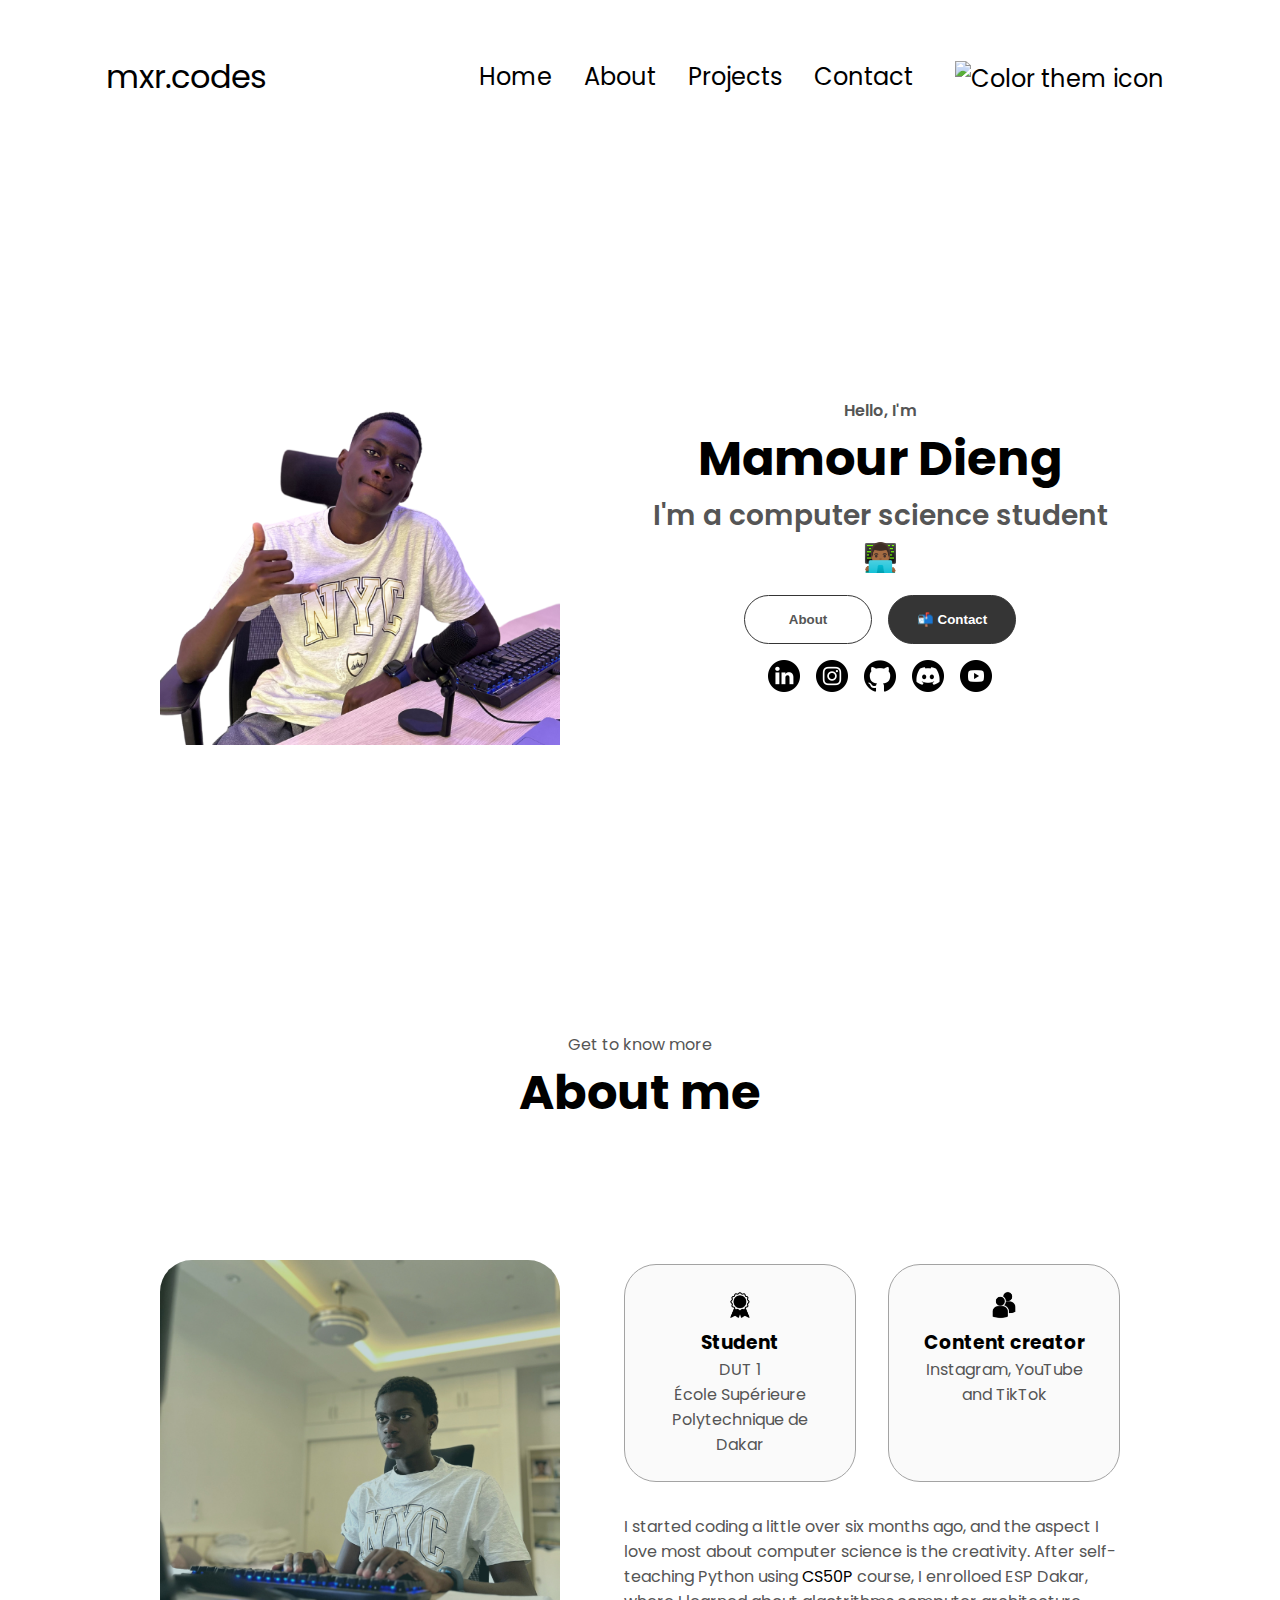
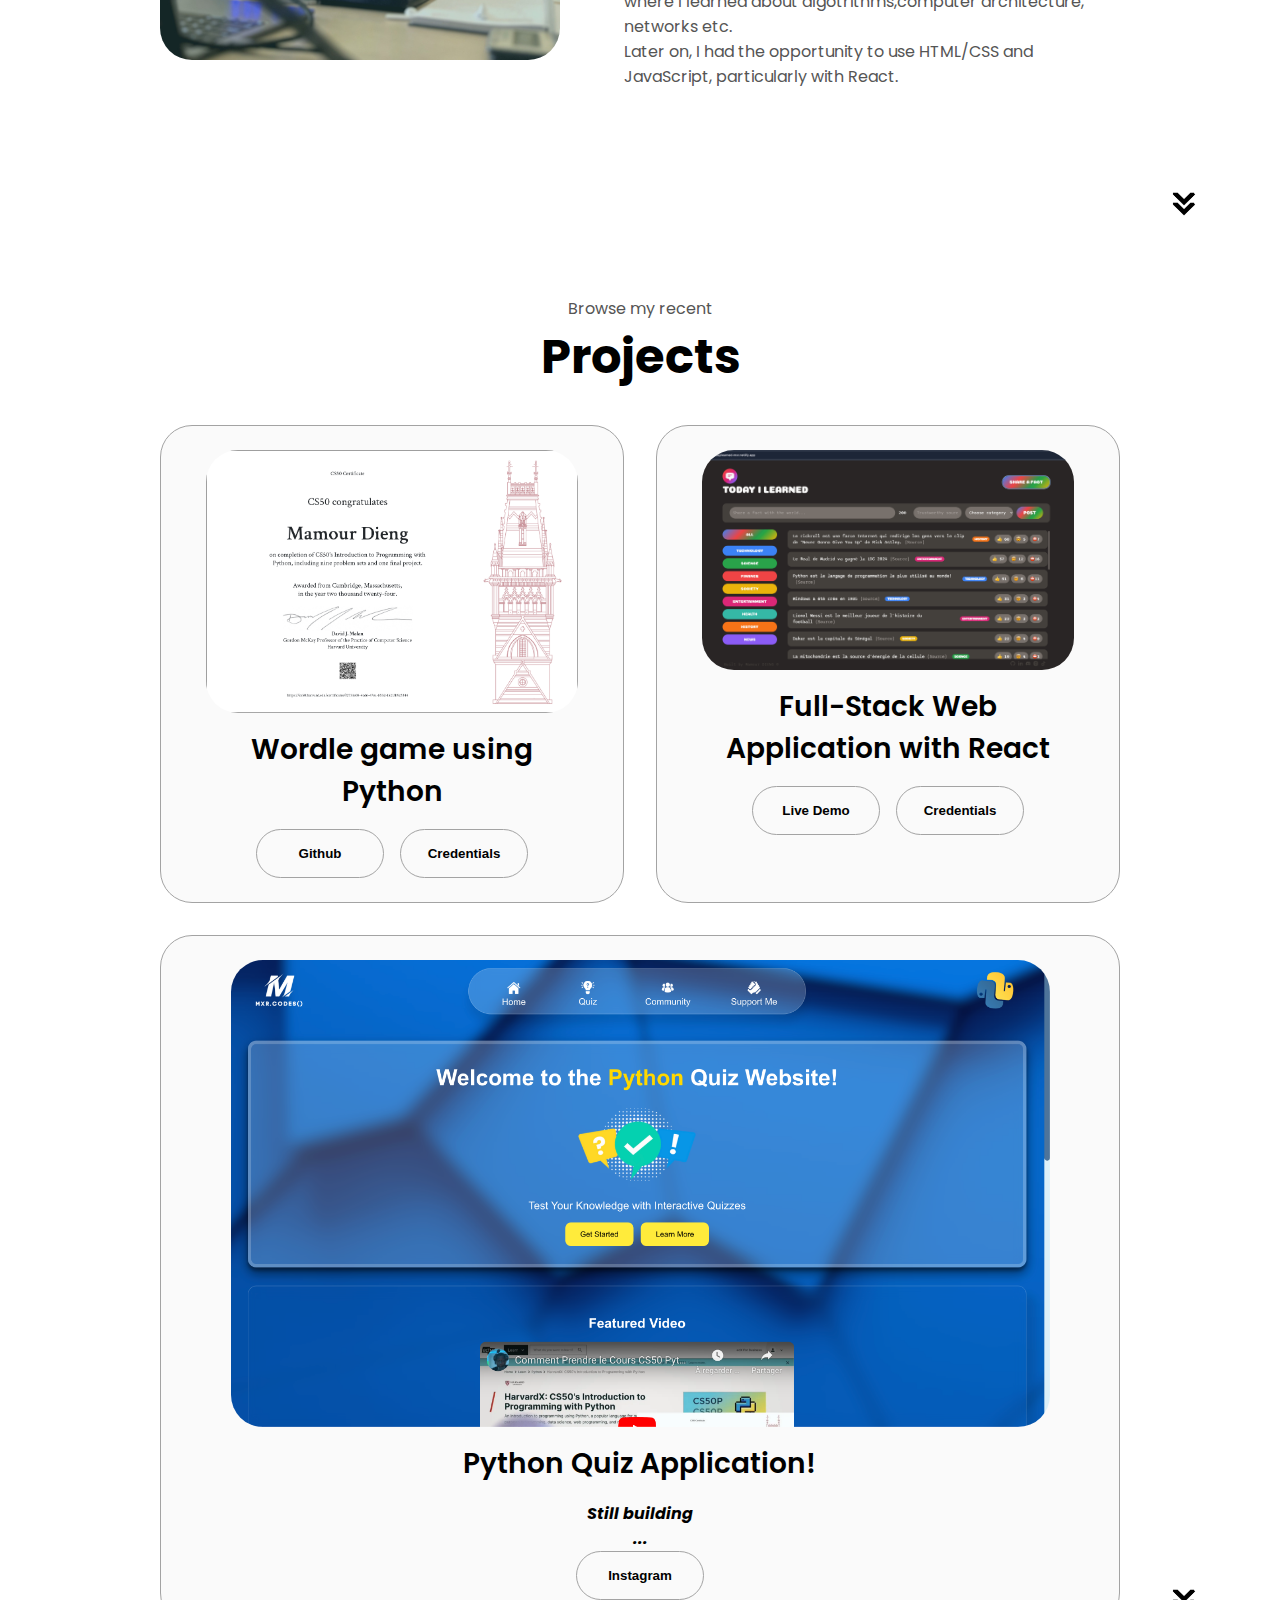
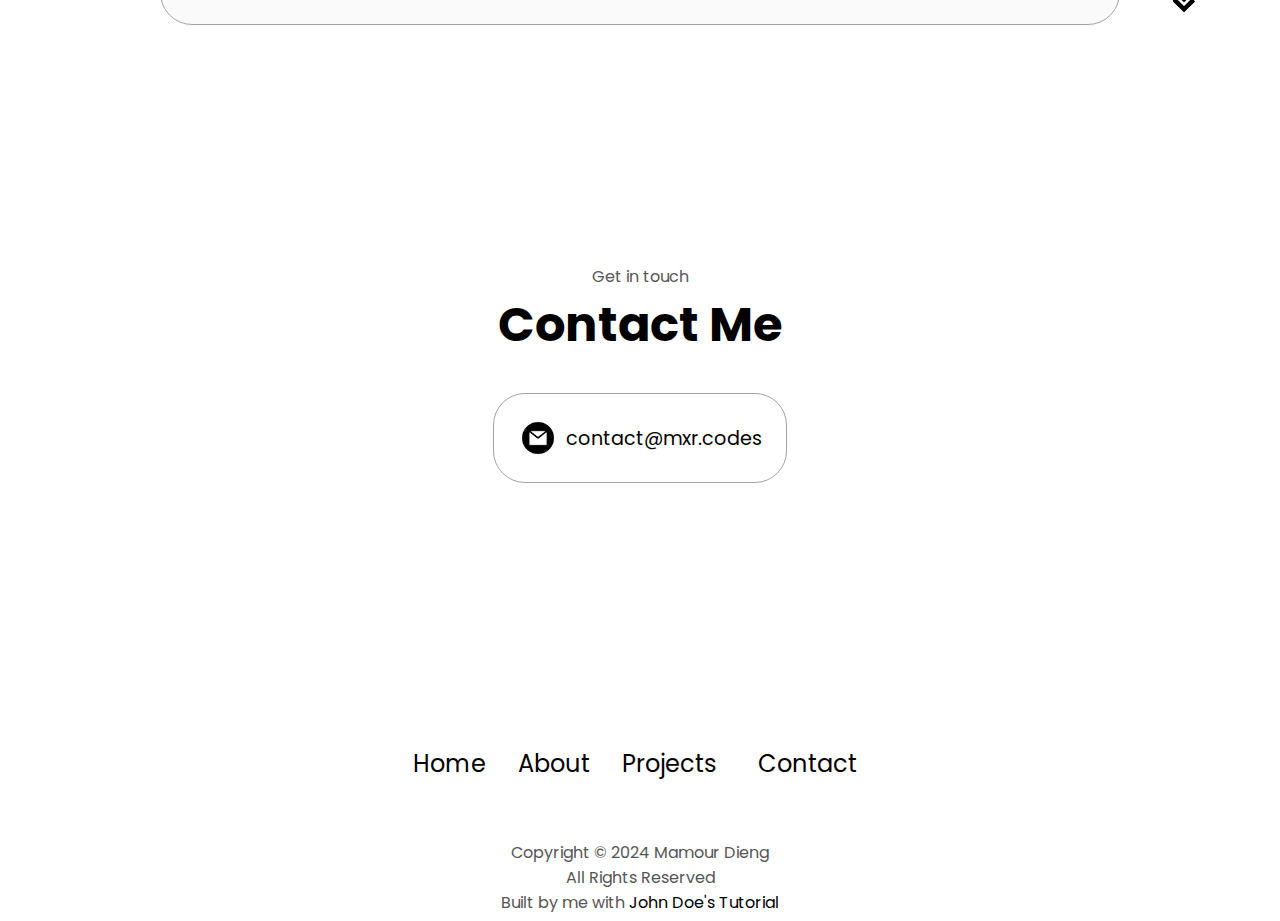
==== commit 385a7708: "adding dark theme fist commit" ====
--- a/index.htm
+++ b/index.htm
@@ -36,6 +36,16 @@
                 <li><a href="#about">About</a></li>
                 <li><a href="#projects">Projects</a></li>
                 <li><a href="#contact">Contact</a></li>
+                <li>
+                    <img
+                      id="modeToggle"
+                      class="icon color-icon"
+                      src="./images/"
+                      src-light="./images/theme_light.png"
+                      src-dark="./images/theme_dark.png"
+                      alt="Color them icon"
+                    />
+                  </li>
             </ul>
         </div>
     </nav>
--- a/style.css
+++ b/style.css
@@ -1,205 +1,284 @@
-/* General */
-@import url('https://fonts.googleapis.com/css2?family=Poppins:wght@300;400;500;600&display=swap');
+@import url("https://fonts.googleapis.com/css2?family=Poppins:wght@300;400;500;600&display=swap");
+
+/* Default Light Mode */
+:root {
+  --primary-color: white;
+  --primary-color-2: rgb(250, 250, 250);
+  --primary-color-3: rgb(181, 181, 181);
+  --background-color: rgb(255, 255, 255);
+  --secondary-color: black;
+  --secondary-color-2: rgb(85, 85, 85);
+  --button-background: rgb(53, 53, 53);
+  --button-text-hover: grey;
+  --button-border: rgb(53, 53, 53) 0.1rem solid;
+  --button-border-2: rgb(255, 255, 255) 0.1rem solid;
+  --container-border: rgb(163, 163, 163);
+}
+
+/* Dark Mode */
+[theme="dark"] {
+  --primary-color: black;
+  --primary-color-2: rgb(39, 39, 39);
+  --primary-color-3: rgb(74, 74, 74);
+  --background-color: rgb(33, 33, 33);
+  --secondary-color: white;
+  --secondary-color-2: rgb(170, 170, 170);
+  --button-background: rgb(202, 202, 202);
+  --button-text-hover: lightgrey;
+  --button-border: rgb(202, 202, 202) 0.1rem solid;
+  --button-border-2: rgb(0, 0, 0) 0.1rem solid;
+  --container-border: rgb(92, 92, 92);
+}
 
 * {
-    margin: 0;
-    padding: 0;
+  margin: 0;
+  padding: 0;
+}
+
+h3 {
+  color: var(--secondary-color);
 }
 
 body {
-    font-family: "Poppins", sans-serif;
-}
+  font-family: "Poppins", sans-serif;
+  background-color: var(--background-color);
+}
+
 html {
-    scroll-behavior: smooth;
-}
+  scroll-behavior: smooth;
+}
+
 p {
-    color: rgb(85, 85, 85);
-}
-/* Transition */
+  color: var(--secondary-color-2);
+}
+
+/* TRANSITION */
+
 a,
 .btn {
-    transition: all 300ms ease;
-}
-
-/* Desktop-nav*/
+  transition: all 300ms ease;
+}
+
+/* DESKTOP NAV */
+
 nav,
 .nav-links {
-    display: flex;
-}
+  display: flex;
+  align-items: center;
+}
+
 nav {
-    justify-content: space-around;
-    align-items: center;
-    height: 17vh;
-}
+  justify-content: space-around;
+  height: 17vh;
+}
+
 .nav-links {
-    gap: 2rem;
-    list-style: none;
-    font-size: 1.2rem;
-}
+  gap: 2rem;
+  list-style: none;
+  font-size: 1.5rem;
+}
+
+nav li:last-child {
+  width: max-content;
+  display: flex;
+  margin: auto;
+  padding: 10px;
+}
+
 a {
-    color: black;
-    text-decoration: none;      
-    text-decoration-color: white;
-}
+  color: var(--secondary-color);
+  text-decoration: none;
+  text-decoration-color: var(--primary-color);
+}
+
 a:hover {
-    color:rgb(65, 122, 123);
-    text-decoration: underline;
-    text-underline-offset: 1rem;
-    text-decoration-color: rgb(65, 122, 123);
-}
-.me {
-    background-image: linear-gradient(45deg, rgb(65, 122, 123) 50%, rgb(65, 122, 123) 50%);
-    border-radius: 45%;
+  text-decoration: underline;
+  text-underline-offset: 1rem;
+  text-decoration-color: var(--secondary-color);
+}
+
+nav a:hover {
+  color: var(--secondary-color);
+  text-decoration-color: var(--secondary-color);
 }
 
 .logo {
-    font-size: 2rem;
-}
+  font-size: 2rem;
+  color: var(--secondary-color);
+}
+
 .logo:hover {
-    cursor: default;
-}
+  cursor: default;
+}
+
+/* HAMBURGER MENU */
+
 #hamburger-nav {
-    display: none;
-}
+  display: none;
+}
+
 .hamburger-menu {
-    display: inline-block;
-    position: relative;
-}
+  position: relative;
+  display: inline-block;
+}
+
 .hamburger-icon {
-    display: flex;
-    justify-content: space-between;
-    flex-direction: column;
-    height: 24px;
-    width: 30px;
-    cursor: pointer;
-}
+  display: flex;
+  flex-direction: column;
+  justify-content: space-between;
+  height: 24px;
+  width: 30px;
+  cursor: pointer;
+}
+
 .hamburger-icon span {
-    width: 100%;
-    height: 2px;
-    background-color: black;
-    transition: all 0.3 ease-in-out;
-}
+  width: 100%;
+  height: 2px;
+  background-color: var(--secondary-color);
+  transition: all 0.3 ease-in-out;
+}
+
 .menu-links {
-    position: absolute;
-    top: 100%;
-    right: 0;
-    background-color: white;
-    width: fit-content;
-    max-height: 0;
-    overflow: hidden;
-    transition: all 0.3 ease-in-out;
-}
+  position: absolute;
+  top: 100%;
+  right: 0;
+  background-color: var(--primary-color);
+  width: fit-content;
+  max-height: 0;
+  overflow: hidden;
+  transition: all 0.3 ease-in-out;
+}
+
 .menu-links a {
-    display: block;
-    padding: 10px;
-    text-align: center;
-    font-size: 1.5rem;
-    color: black;
-    text-decoration: none;
-    transition: all 0.3 ease-in-out;
-}
+  display: block;
+  padding: 10px;
+  text-align: center;
+  font-size: 1.5rem;
+  color: var(--secondary-color);
+  text-decoration: none;
+  transition: all 0.3 ease-in-out;
+}
+
 .menu-links li {
-    list-style: none;
-}
+  list-style: none;
+}
+
 .menu-links.open {
-    max-height: 300px;
-}
+  max-height: 300px;
+}
+
 .hamburger-icon.open span:first-child {
-    transform: rotate(45deg) translate(10px, 5px);
-}
+  transform: rotate(45deg) translate(10px, 5px);
+}
+
 .hamburger-icon.open span:nth-child(2) {
-   opacity: 0;
-}
+  opacity: 0;
+}
+
 .hamburger-icon.open span:last-child {
-    transform: rotate(-45deg) translate(10px, -5px);
-}
+  transform: rotate(-45deg) translate(10px, -5px);
+}
+
 .hamburger-icon span:first-child {
-    transform: none;
-}
+  transform: none;
+}
+
 .hamburger-icon span:first-child {
-    opacity: 1;
-}
+  opacity: 1;
+}
+
 .hamburger-icon span:first-child {
-    transform: none;
-}
-
-/* SECTION */
+  transform: none;
+}
+
+/* SECTIONS */
 
 section {
-    padding-top: 4vh;
-    height: 96vh;
-    margin: 0 10rem;
-    box-sizing: border-box; 
-    min-height: fit-content;
-}
-.section.container {
-    display: flex;
-}
-/* PROFILE SECTION*/
+  padding-top: 4vh;
+  height: 96vh;
+  margin: 0 10rem;
+  box-sizing: border-box;
+  min-height: fit-content;
+}
+
+.section-container {
+  display: flex;
+}
+
+/* PROFILE SECTION */
 
 #profile {
-    display: flex;
-    justify-content: center;
-    gap: 5rem;
-    height: 80vh;
-}
+  display: flex;
+  justify-content: center;
+  gap: 5rem;
+  height: 80vh;
+}
+
 .section__pic-container {
-    display: flex;
-    height: 400px;
-    width: 400px;
-    margin: auto 0;
-}
+  display: flex;
+  height: 400px;
+  width: 400px;
+  margin: auto 0;
+}
+
 .section__text {
-    align-self: center;
-    text-align: center;
-}
+  align-self: center;
+  text-align: center;
+}
+
 .section__text p {
-    font-weight: 600;
-}
+  font-weight: 600;
+}
+
 .section__text__p1 {
-    text-align:center;
-    font-size: 1.75rem;
-    margin-bottom: 1rem;
+  text-align: center;
+}
+
+.section__text__p2 {
+  font-size: 1.75rem;
+  margin-bottom: 1rem;
 }
 
 .title {
-    font-size: 3rem;
-    text-align: center;
-    color: rgb(65, 122, 123);
-}
+  color: var(--secondary-color);
+  font-size: 3rem;
+  text-align: center;
+}
+
 #socials-container {
-    display: flex;
-    justify-content: center;
-    margin-top: 1rem;
-    gap: 1rem;
-}
-
-/* ICON */
+  display: flex;
+  justify-content: center;
+  margin-top: 1rem;
+  gap: 1rem;
+}
+
+/* ICONS */
+
 .icon {
-    cursor: pointer;
-    height: 2rem;
-    transition: 400ms ease-in-out;
-}
-.icon:hover {
-    transform: scale(1.2);
-}
-/*BUTTONS*/
+  cursor: pointer;
+  height: 2rem;
+}
+
+/* BUTTONS */
+
 .btn-container {
-    display: flex;
-    justify-content: center;
-    gap: 1rem;
-}
+  display: flex;
+  justify-content: center;
+  gap: 1rem;
+}
+
 .btn {
-    font-weight: 600;
-    transition: all 300ms ease;
-    padding: 1rem;
-    width: 8rem;
-    border-radius: 2rem;
+  font-weight: 600;
+  transition: all 300ms ease;
+  padding: 1rem;
+  width: 8rem;
+  border-radius: 2rem;
 }
 
 .btn-color-1,
 .btn-color-2 {
-  border: rgb(53, 53, 53) 0.1rem solid;
+  border: var(--button-border);
+  color: var(--secondary-color-2);
 }
 
 .btn-color-1:hover,
@@ -209,12 +288,12 @@
 
 .btn-color-1,
 .btn-color-2:hover {
-  background: rgb(53, 53, 53);
-  color: white;
+  background: var(--button-background);
+  color: var(--primary-color);
 }
 
 .btn-color-1:hover {
-  background: rgb(0, 0, 0);
+  background: var(--secondary-color);
 }
 
 .btn-color-2 {
@@ -222,117 +301,180 @@
 }
 
 .btn-color-2:hover {
-  border: rgb(255, 255, 255) 0.1rem solid;
+  border: var(--button-border);
+  background: var(--secondary-color);
 }
 
 .btn-container {
   gap: 1rem;
 }
+
 /* ABOUT SECTION */
+
 #about {
-    position: relative;
+  position: relative;
 }
 
 .about-containers {
-    gap: 2rem;
-    margin-bottom: 2rem;
-    margin-top: 2rem;
+  gap: 2rem;
+  margin-bottom: 2rem;
+  margin-top: 2rem;
 }
 
 .about-details-container {
-    justify-content: center;
-    flex-direction: column;
-}
+  justify-content: center;
+  flex-direction: column;
+}
+
 .about-containers,
 .about-details-container {
-    display: flex;
-    align-items:right;
-}
+  display: flex;
+}
+
 .about-pic {
-    border-radius: 2rem;
-}
+  border-radius: 2rem;
+}
+
 .arrow {
-    position: absolute;
-    right: -5rem;
-    bottom: 2.5rem;
-}
+  position: absolute;
+  right: -5rem;
+  bottom: 2.5rem;
+}
+
 .details-container {
-    padding: 1.5rem;
-    background: white;
-    flex: 1;
-    border-radius: 2rem;
-    border: rgb(53, 53, 53) 0.1rem solid;
-    border-color: rgb(163, 163, 163);
-    text-align: center;
-    transform: scale(0.9);
-}
+  padding: 1.5rem;
+  flex: 1;
+  background: var(--primary-color-2);
+  border-radius: 2rem;
+  border: var(--button-border);
+  border-color: var(--container-border);
+  text-align: center;
+}
+
 .section-container {
-    gap: 4rem;
-    height: 80%;
-    display: flex;
-}
+  gap: 4rem;
+  height: 80%;
+}
+
 .section__pic-container {
-    height: 400px;
-    width: 400px;
-    margin: auto 0;
-}
-/* WORK SECTION */
+  height: 400px;
+  width: 400px;
+  margin: auto 0;
+}
+
+/* EXPERIENCE SECTION */
+
+#experience {
+  position: relative;
+}
+
+.experience-sub-title {
+  color: var(--secondary-color);
+  font-weight: 600;
+  font-size: 1.75rem;
+  margin-bottom: 2rem;
+}
+
+.experience-details-container {
+  display: flex;
+  justify-content: center;
+  flex-direction: column;
+}
+
+.article-container {
+  display: flex;
+  text-align: initial;
+  flex-wrap: wrap;
+  flex-direction: row;
+  gap: 2.5rem;
+  justify-content: space-around;
+}
+
+article {
+  display: flex;
+  width: 10rem;
+  justify-content: space-around;
+  gap: 0.5rem;
+}
+
+article .icon {
+  cursor: default;
+}
+
+/* PROJECTS SECTION */
+
 #projects {
-    position: relative;
-}
+  position: relative;
+}
+
 .color-container {
-    border-color: rgb(163, 163, 163);
-    background: rgb(250, 250, 250);
-}
+  border-color: var(--container-border);
+  background: var(--primary-color-2);
+}
+
 .project-img {
-    border-radius: 2rem;
-    width: 90%;
-    height: 90%;
-}
+  border-radius: 2rem;
+  width: 90%;
+  height: 90%;
+}
+
 .project-title {
-    margin: 1rem;
-    color: black;
-}
+  margin: 1rem;
+  color: var(--secondary-color);
+}
+
 .project-btn {
-    color: black;
-    border-color: rgb(163, 163, 163);
-}
-/*CONTACT*/
+  color: var(--secondary-color);
+  border-color: var(--container-border);
+}
+
+/* CONTACT */
+
 #contact {
-    display: flex;
-    justify-content: center;
-    flex-direction: column;
-    height: 70vh;
-}
+  display: flex;
+  justify-content: center;
+  flex-direction: column;
+  height: 70vh;
+}
+
 .contact-info-upper-container {
-    display: flex;
-    border-radius: 2rem;
-    justify-content: center;
-    border: rgb(53, 53, 53) 0.1rem solid;
-    border-color: rgb(163, 163, 163);
-    background: rgb(250, 250, 250);
-    margin: 2rem auto;
-    padding: 0.5rem;
+  display: flex;
+  justify-content: center;
+  border-radius: 2rem;
+  border: var(--button-border);
+  border-color: var(--container-border);
+  background: var(--background-color);
+  margin: 2rem auto;
+  padding: 0.5rem;
 }
 
 .contact-info-container {
-    display: flex;
-    align-items: center;
-    justify-content: center;
-    gap: 0.5rem;
-    margin: 1rem;
+  display: flex;
+  align-items: center;
+  justify-content: center;
+  gap: 0.5rem;
+  margin: 1rem;
 }
 
 .contact-info-container p {
-    font-size: larger;
-}
+  font-size: larger;
+}
+
+.contact-icon {
+  cursor: default;
+}
+
 .email-icon {
-    height: 2.5rem;
-}
+  height: 2.5rem;
+}
+
+/* FOOTER SECTION */
+
 footer {
-    height: 26vh;
-    margin: 0 1rem;
-}
+  height: 26vh;
+  margin: 0 1rem;
+}
+
 footer p {
-    text-align: center;
+  text-align: center;
 }--- a/mediaqueries.css
+++ b/mediaqueries.css
@@ -1,99 +1,99 @@
-@media screen and (max-width:1400px) {
+@media screen and (max-width: 1400px) {
     #profile {
-        height: 83vh;
-        margin-bottom: 6rem;
+      height: 83vh;
+      margin-bottom: 6rem;
     }
     .about-containers {
-        flex-wrap: wrap;
+      flex-wrap: wrap;
     }
-}
-@media screen and (max-width: 1200px) {
+  }
+  
+  @media screen and (max-width: 1200px) {
     #desktop-nav {
-        display: none;
+      display: none;
     }
     #hamburger-nav {
-        display: flex;
+      display: flex;
     }
     #experience,
-    .experience-details-containers {
-        margin-top: 2rem;
+    .experience-details-container {
+      margin-top: 2rem;
     }
     #profile,
     .section-container {
-        display: block;
+      display: block;
     }
     .arrow {
-        display: none;
+      display: none;
     }
     section,
     .section-container {
-        height:fit-content;
+      height: fit-content;
     }
     section {
-        margin: 0 5%;
+      margin: 0 5%;
     }
     .section__pic-container {
-        width: 275px;
-        height: 275px;
-        margin: 0 auto 2rem;
+      width: 275px;
+      height: 275px;
+      margin: 0 auto 2rem;
     }
     .about-containers {
-        margin-top: 0 ;
+      margin-top: 0;
     }
-}
-@media screen and (max-width: 600px) {
+  }
+  
+  @media screen and (max-width: 600px) {
     #contact,
     footer {
-        height: 40vh;
+      height: 40vh;
     }
     #profile {
-        height: 83vh;
-        margin-bottom: 0;
+      height: 83vh;
+      margin-bottom: 0;
     }
     article {
-        font-size: 1rem;
+      font-size: 1rem;
     }
     footer nav {
-        height: fit-content;
-        margin-bottom: 2rem;
+      height: fit-content;
+      margin-bottom: 2rem;
     }
     .about-containers,
     .contact-info-upper-container,
     .btn-container {
-        flex-wrap: wrap;
+      flex-wrap: wrap;
     }
     .contact-info-container {
-        margin: 0;
-        margin-right: 1rem;
+      margin: 0;
     }
     .contact-info-container p,
     .nav-links li a {
-            font-size: 1rem;
-        }
+      font-size: 1rem;
+    }
     .experience-sub-title {
-        font-size: 1.25rem;
+      font-size: 1.25rem;
     }
     .logo {
-        font-size: 1.5rem;
+      font-size: 1.5rem;
     }
     .nav-links {
-        flex-direction: column;
-        gap: 0.5rem;
-        text-align: center;
+      flex-direction: column;
+      gap: 0.5rem;
+      text-align: center;
     }
     .section__pic-container {
-        width: auto;
-        height: 46vw;
-        justify-content: center;
+      width: auto;
+      height: 46vw;
+      justify-content: center;
     }
     .section__text__p2 {
-        font-size: 1.25rem;
+      font-size: 1.25rem;
     }
     .title {
-        font-size: 2rem;
+      font-size: 2rem;
     }
-    .text-container{
-        text-align: justify;
+    .text-container {
+      text-align: justify;
     }
-    }
-
+  }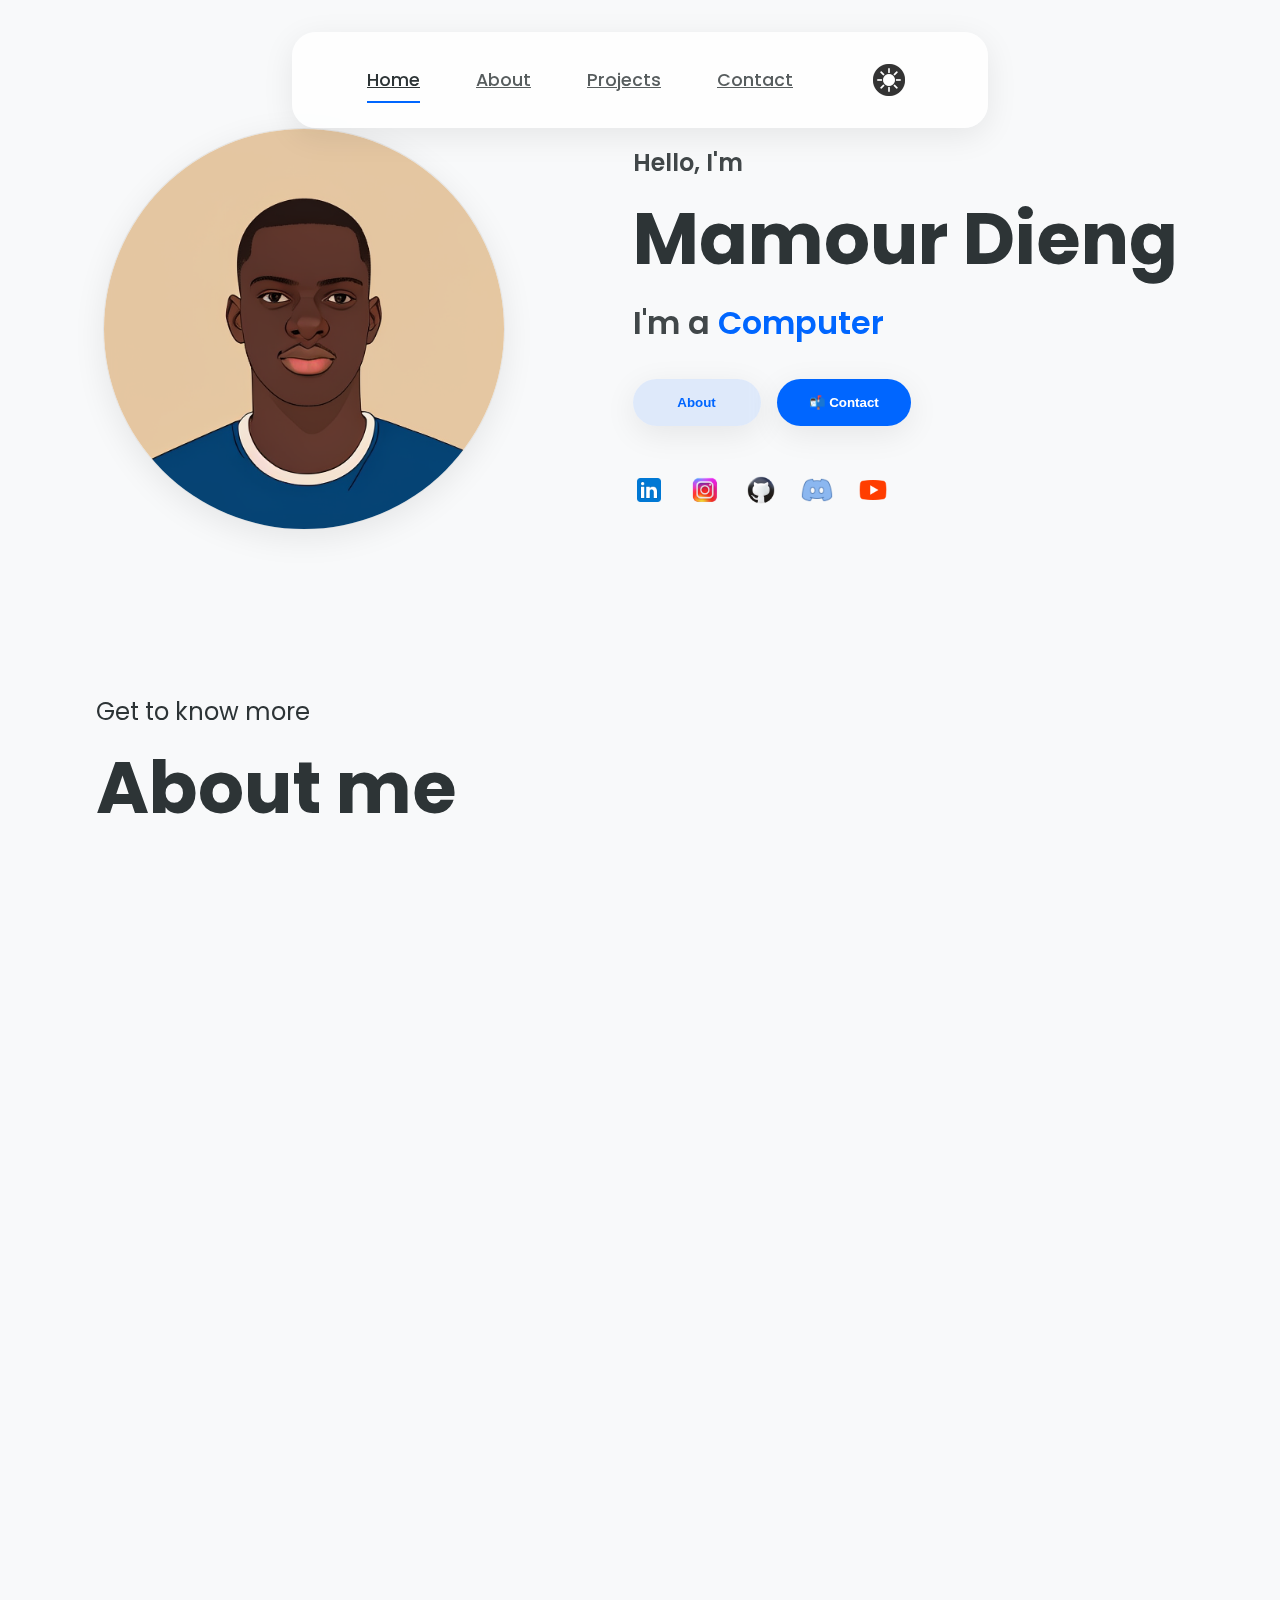
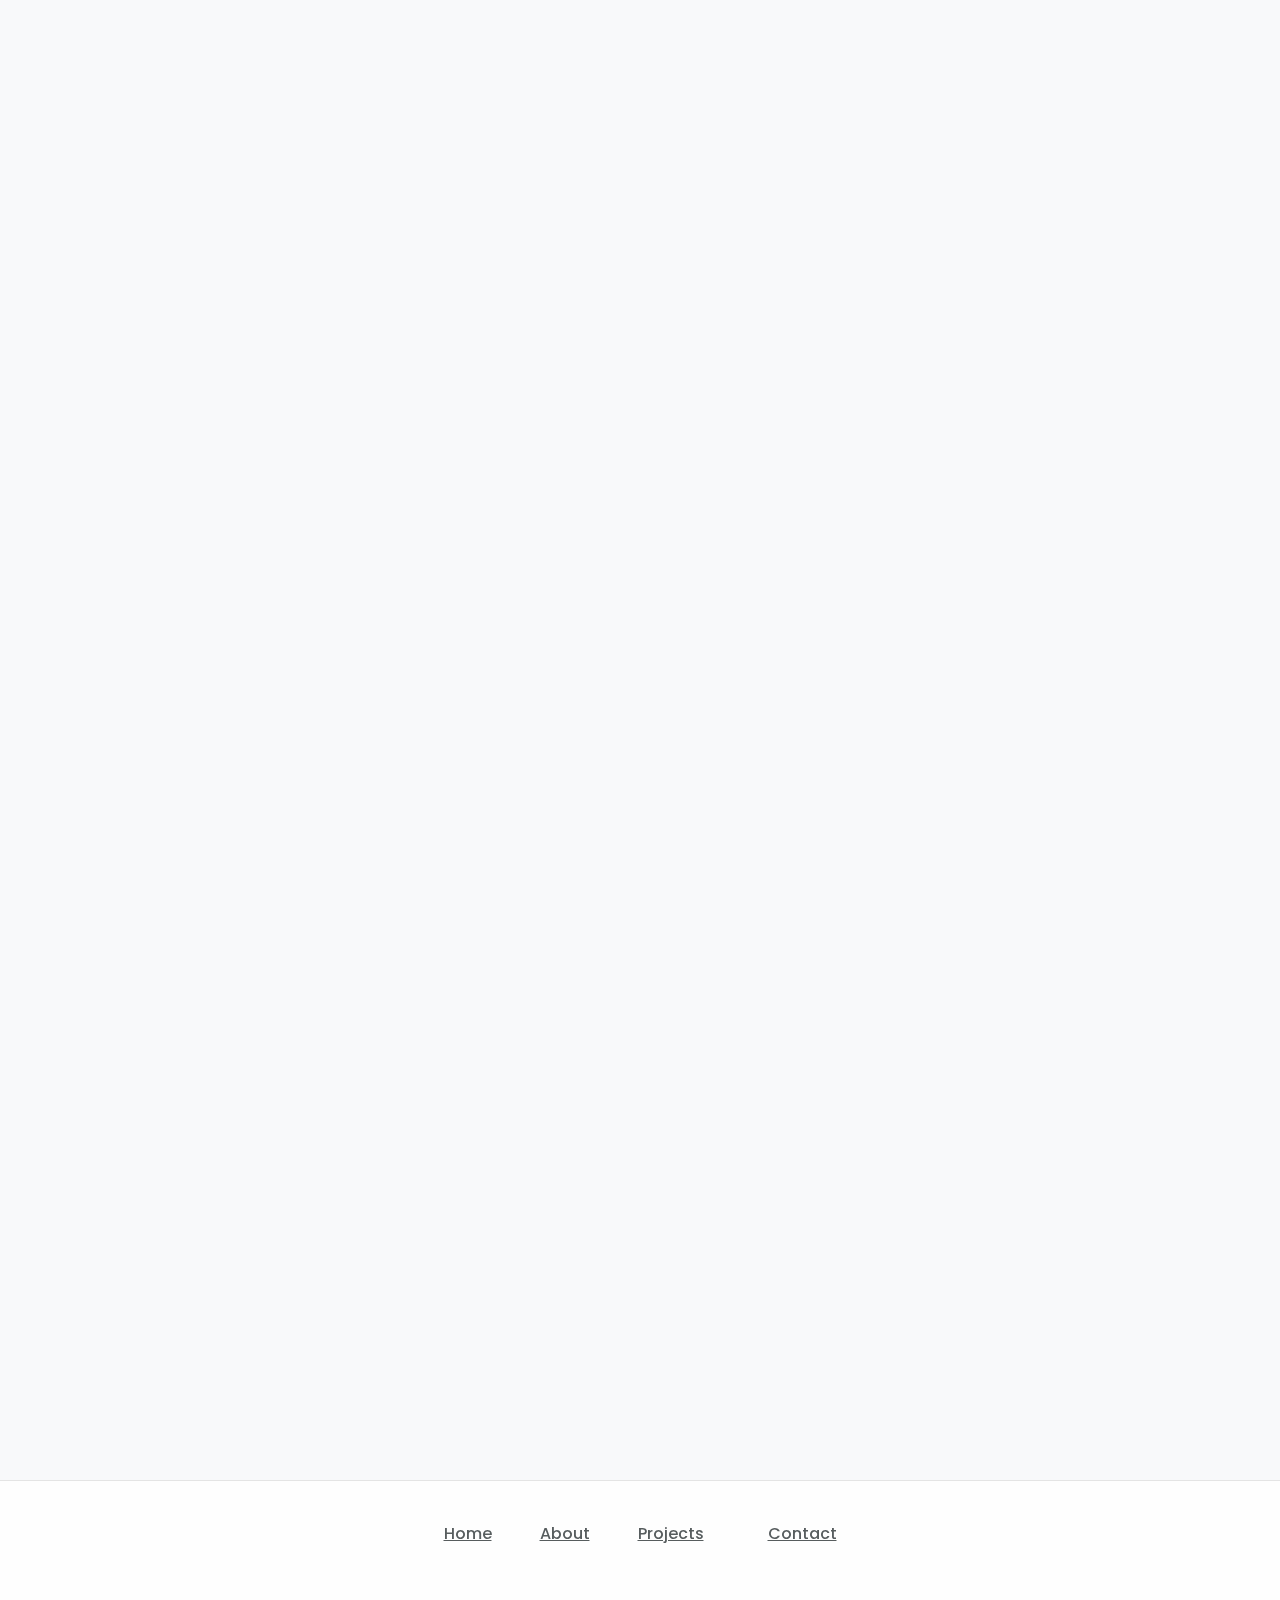
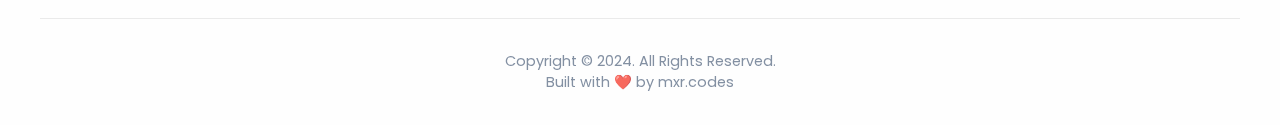
==== commit 5863b509: "amelioration design, integration mode sombre" ====
--- a/index.htm
+++ b/index.htm
@@ -25,27 +25,27 @@
     <link rel="icon" type="image/png" href="images/favicon.ico">
     <link rel="stylesheet" type="text/css" href="style.css">
     <link rel="stylesheet" type="text/css" href="mediaqueries.css">
+    <link rel="stylesheet" href="https://unpkg.com/aos@next/dist/aos.css" />
 </head>
     
 <body>
     <nav id="desktop-nav">
-        <div class="logo">mxr.codes</div>
         <div>
             <ul class="nav-links">
-                <li><a href="#profile">Home</a></li>
-                <li><a href="#about">About</a></li>
-                <li><a href="#projects">Projects</a></li>
-                <li><a href="#contact">Contact</a></li>
+                <li><a href="#profile" class="nav-link active">Home</a></li>
+                <li><a href="#about" class="nav-link">About</a></li>
+                <li><a href="#projects" class="nav-link">Projects</a></li>
+                <li><a href="#contact" class="nav-link">Contact</a></li>
                 <li>
                     <img
                       id="modeToggle"
                       class="icon color-icon"
-                      src="./images/"
+                      src="./images/theme_light.png"
                       src-light="./images/theme_light.png"
                       src-dark="./images/theme_dark.png"
-                      alt="Color them icon"
+                      alt="Color theme icon"
                     />
-                  </li>
+                </li>
             </ul>
         </div>
     </nav>
@@ -66,13 +66,18 @@
         </div>
     </nav>
     <section id="profile">
-        <div class="section__pic-container">
-            <img class="me" src="/images/me.png" alt="profile-pic"/>
-        </div>
-        <div class="section__text">
+        <div class="section__pic-container" data-aos="fade-right">
+            <img class="me" src="/images/image.png" alt="profile-pic"/>
+        </div>
+        <div class="section__text" data-aos="fade-left">
             <p class="section__text__p1">Hello, I'm</p>
             <h1 class="title">Mamour Dieng</h1>
-            <p class="section__text__p2">I'm a computer science student👨🏾‍💻</p>
+            <p class="section__text__p2">
+                <span class="static-text">I'm a</span> 
+                <span class="dynamic-text" data-period="2000" 
+                      data-type='["Computer Science Student 👨🏾‍💻", "YouTuber 🎥", "Python & AI Enthusiast 🤖", "Content Creator ✨", "Chess Player ♟️"]'>
+                </span>
+            </p>
             <div class="btn-container">
                 <button class="btn btn-color-2" onclick="location.href='#about'">
                     About
@@ -82,50 +87,45 @@
                 </button>
             </div>
             <div id="socials-container">
-                <img 
-                src="images/icons/linkedin.png" 
-                alt="My linkedin profile" class="icon" 
-                onclick="location.href='https://www.linkedin.com/in/mamour-dieng-394237261/'"/>
-                <img 
-                src="images/icons/instagram.png" 
-                alt="My instagram profile" class="icon" 
-                onclick="location.href='https://instagram.com/mxr.codes'"/>
-                <img 
-                src="images/icons/github.png" 
-                alt="My github profile" class="icon" 
-                onclick="location.href='https://github.com/mamour-dx'"/>
-                <img 
-                src="images/icons/discord.png" 
-                alt="My discord server" class="icon" 
-                onclick="location.href='https://discord.gg/Q7MDwkQH3E'"/>
-                <img 
-                src="images/icons/youtube.png" 
-                alt="My youtube chanel" class="icon" 
-                onclick="location.href='https://www.youtube.com/@mxr_codes'"/>
+                <a href="https://www.linkedin.com/in/mamour-dieng-394237261/" target="_blank" class="social-link" data-aos="fade-up" data-aos-delay="100">
+                    <img src="images/icons/linkedin.png" alt="My LinkedIn profile" class="icon"/>
+                </a>
+                <a href="https://instagram.com/mxr.codes" target="_blank" class="social-link" data-aos="fade-up" data-aos-delay="200">
+                    <img src="images/icons/instagram.png" alt="My Instagram profile" class="icon"/>
+                </a>
+                <a href="https://github.com/mamour-dx" target="_blank" class="social-link" data-aos="fade-up" data-aos-delay="300">
+                    <img src="images/icons/github.png" alt="My GitHub profile" class="icon"/>
+                </a>
+                <a href="https://discord.gg/Q7MDwkQH3E" target="_blank" class="social-link" data-aos="fade-up" data-aos-delay="400">
+                    <img src="images/icons/discord.png" alt="My Discord server" class="icon"/>
+                </a>
+                <a href="https://www.youtube.com/@mxr_codes" target="_blank" class="social-link" data-aos="fade-up" data-aos-delay="500">
+                    <img src="images/icons/youtube.png" alt="My YouTube channel" class="icon"/>
+                </a>
             </div>
         </div>
     </section>
     <section id="about">
-        <p class="section__text__p1">Get to know more</p>
-        <h1 class="title">About me</h1>
+        <p class="section__text__p1" data-aos="fade-up">Get to know more</p>
+        <h1 class="title" data-aos="fade-up">About me</h1>
         <div class="section-container">
-            <div class="section__pic-container">
+            <div class="section__pic-container" data-aos="fade-right">
                 <img src="/images/about-me-pic.png" class="about-pic"/>
             </div>
-            <div class="about-details-container">
+            <div class="about-details-container" data-aos="fade-left">
                 <div class="about-containers">
-                    <div class="details-container">
+                    <div class="details-container" data-aos="zoom-in" data-aos-delay="100">
                         <img src="/images/icons/experience.png" alt="" class="icon"/>
                         <h3>Student</h3>
                         <p>DUT 1<br>École Supérieure Polytechnique de Dakar</p>
                     </div>
-                    <div class="details-container">
+                    <div class="details-container" data-aos="zoom-in" data-aos-delay="200">
                         <img src="/images/icons/education.png" alt="" class="icon"/>
                         <h3>Content creator</h3>
                         <p>Instagram, YouTube and TikTok</p>
                     </div>
                 </div>
-                <div class="text-container">
+                <div class="text-container" data-aos="fade-up">
                     <p>     
                         I started coding a little over six months ago, and the aspect I love most about computer science is the creativity. After self-teaching Python using <a href="https://cs50.harvard.edu/python/2022/" target="_blank">CS50P</a> course, I enrolloed ESP Dakar, where I learned about algotrithms,computer architecture, networks etc. <br>
                         Later on, I had the opportunity to use HTML/CSS and JavaScript, particularly with React. 
@@ -133,15 +133,15 @@
                 </div>
             </div>
         </div>
-        <img src="/images/icons/arrow.png" class="icon arrow" onclick="location.href='#projects'">
+        <img src="/images/icons/arrow.png" class="icon arrow" onclick="location.href='#projects'" data-aos="fade-up">
     </section>
     <section id="projects">
-        <p class="section__text__p1">Browse my recent</p>
-        <h1 class="title">Projects</h1>
+        <p class="section__text__p1" data-aos="fade-up">Browse my recent</p>
+        <h1 class="title" data-aos="fade-up">Projects</h1>
         <div class="experience-details-container">
           <div class="about-containers">
 
-            <div class="details-container color-containers">
+            <div class="details-container color-containers" data-aos="zoom-in">
                 <div class="article-container">
                 <img src="/images/CS50P.png" alt="Project 1" class="project-img">
                 </div>
@@ -152,7 +152,7 @@
                 </div>
             </div>
         
-            <div class="details-container color-containers">
+            <div class="details-container color-containers" data-aos="zoom-in">
                 <div class="article-container">
                 <img src="/images/today-i-learned.png" alt="Project 2" class="project-img">
                 </div>
@@ -163,26 +163,25 @@
                 </div>
             </div>
 
-            <div class="details-container color-containers">
+            <div class="details-container color-containers" data-aos="zoom-in">
                 <div class="article-container">
                 <img src="/images/python-website.png" alt="Project 3" class="project-img">
                 </div>
                 <h2 class="experience-sub-title project-title">Python Quiz Application!</h2>
-                <h4><i>Still building<br>...</i></h4>
                 <div class="btn-container">
-                    
+                    <button class="btn btn-color-2 project-btn" onclick="window.open('https://python.mxr.codes/', '_blank')">Live Demo</button>
                     <button class="btn btn-color-2 project-btn" onclick="location.href='https://www.instagram.com/p/C7hyXpmtdHk/'">Instagram</button>
                 </div>
             </div>
 
         </div>
         </div>
-        <img src="/images/icons/arrow.png" class="icon arrow" onclick="location.href='#contact'">
+        <img src="/images/icons/arrow.png" class="icon arrow" onclick="location.href='#contact'" data-aos="fade-up">
     </section>
     <section id="contact">
-        <p class="section__text__p1">Get in touch</p>
-        <h1 class="title">Contact Me</h1>
-        <div class="contact-info-upper-container">
+        <p class="section__text__p1" data-aos="fade-up">Get in touch</p>
+        <h1 class="title" data-aos="fade-up">Contact Me</h1>
+        <div class="contact-info-upper-container" data-aos="zoom-in">
             <div class="contact-info-container">
                 <img src="/images/icons/email.png" alt="email" class="icon contact-icon email-icon">
                 <p><a href="mailto:contact@mxr.codes">contact@mxr.codes</a></p>
@@ -191,19 +190,25 @@
         </div>
     </section>
     <footer>
-        <nav>
-            <div class="nav-links-container">
-                <ul class="nav-links">
-                    <li><a href="#profile">Home</a></li>
-                    <li><a href="#about">About</a></li>
-                    <li><a href="#projects">Projects</a></li>
-                    <li><a href="#contact">Contact</a></li>
-                </ul>
-            </div>
-        </nav>
-        <p>Copyright &#169; 2024 Mamour Dieng <br>All Rights Reserved<br>Built by me with <a href="https://www.youtube.com/@howtobecomeadeveloper" target="_blank">John Doe's Tutorial</a></p>
+        <div class="footer-content">
+            <nav>
+                <div class="nav-links-container">
+                    <ul class="nav-links">
+                        <li><a href="#profile">Home</a></li>
+                        <li><a href="#about">About</a></li>
+                        <li><a href="#projects">Projects</a></li>
+                        <li><a href="#contact">Contact</a></li>
+                    </ul>
+                </div>
+            </nav>
+            <div class="footer-bottom">
+                <p>Copyright &#169; 2024. All Rights Reserved.</p>
+                <p>Built with ❤️ by mxr.codes</p>
+            </div>
+        </div>
     </footer>
     
+    <script src="https://unpkg.com/aos@next/dist/aos.js"></script>
     <script src="script.js"></script>
 </body>
 </html>--- a/style.css
+++ b/style.css
@@ -2,32 +2,31 @@
 
 /* Default Light Mode */
 :root {
-  --primary-color: white;
-  --primary-color-2: rgb(250, 250, 250);
-  --primary-color-3: rgb(181, 181, 181);
-  --background-color: rgb(255, 255, 255);
-  --secondary-color: black;
-  --secondary-color-2: rgb(85, 85, 85);
-  --button-background: rgb(53, 53, 53);
-  --button-text-hover: grey;
-  --button-border: rgb(53, 53, 53) 0.1rem solid;
-  --button-border-2: rgb(255, 255, 255) 0.1rem solid;
-  --container-border: rgb(163, 163, 163);
+  --primary-color: #ffffff;
+  --background-color: #f8f9fa;
+  --text-color: #2d3436;
+  --text-color-light: #64748b;
+  --accent-color: #0066FF;
+  --accent-color-light: rgba(0, 102, 255, 0.1);
+  --glass: rgba(255, 255, 255, 0.8);
+  --glass-dark: rgba(255, 255, 255, 0.95);
+  --shadow: 0 8px 32px 0 rgba(0, 0, 0, 0.08);
+  --backdrop: blur(10px);
+  --border-color: rgba(0, 0, 0, 0.1);
 }
 
 /* Dark Mode */
 [theme="dark"] {
-  --primary-color: black;
-  --primary-color-2: rgb(39, 39, 39);
-  --primary-color-3: rgb(74, 74, 74);
-  --background-color: rgb(33, 33, 33);
-  --secondary-color: white;
-  --secondary-color-2: rgb(170, 170, 170);
-  --button-background: rgb(202, 202, 202);
-  --button-text-hover: lightgrey;
-  --button-border: rgb(202, 202, 202) 0.1rem solid;
-  --button-border-2: rgb(0, 0, 0) 0.1rem solid;
-  --container-border: rgb(92, 92, 92);
+  --primary-color: #0a0a0a;
+  --background-color: #000000;
+  --text-color: #ffffff;
+  --text-color-light: #94a3b8;
+  --accent-color: #3b82f6;
+  --accent-color-light: rgba(59, 130, 246, 0.1);
+  --glass: rgba(0, 0, 0, 0.8);
+  --glass-dark: rgba(0, 0, 0, 0.95);
+  --shadow: 0 8px 32px 0 rgba(0, 0, 0, 0.3);
+  --border-color: rgba(255, 255, 255, 0.1);
 }
 
 * {
@@ -36,12 +35,13 @@
 }
 
 h3 {
-  color: var(--secondary-color);
+  color: var(--text-color);
 }
 
 body {
   font-family: "Poppins", sans-serif;
   background-color: var(--background-color);
+  color: var(--text-color);
 }
 
 html {
@@ -49,7 +49,7 @@
 }
 
 p {
-  color: var(--secondary-color-2);
+  color: var(--text-color-light);
 }
 
 /* TRANSITION */
@@ -61,54 +61,95 @@
 
 /* DESKTOP NAV */
 
-nav,
+nav {
+  position: fixed;
+  top: 2rem;
+  left: 50%;
+  transform: translateX(-50%);
+  width: auto;
+  min-width: 600px;
+  background: var(--glass);
+  backdrop-filter: var(--backdrop);
+  -webkit-backdrop-filter: var(--backdrop);
+  z-index: 1000;
+  border-radius: 1.5rem;
+  padding: 1rem 3rem;
+  box-shadow: var(--shadow);
+  height: auto;
+  display: flex;
+  justify-content: center;
+}
+
 .nav-links {
   display: flex;
   align-items: center;
-}
-
-nav {
-  justify-content: space-around;
-  height: 17vh;
-}
-
-.nav-links {
-  gap: 2rem;
+  gap: 3.5rem;
   list-style: none;
-  font-size: 1.5rem;
-}
-
-nav li:last-child {
-  width: max-content;
-  display: flex;
-  margin: auto;
-  padding: 10px;
-}
-
-a {
-  color: var(--secondary-color);
+  font-size: 1.1rem;
+  padding: 0.5rem 1rem;
+  margin: 0;
+}
+
+.nav-links li {
+  display: flex;
+  align-items: center;
+}
+
+.nav-links a {
+  position: relative;
+  padding: 0.5rem 0;
+  font-weight: 500;
+  color: var(--text-color);
+  opacity: 0.8;
+  transition: all 0.3s ease;
+  white-space: nowrap;
+}
+
+.nav-links a:hover {
+  opacity: 1;
   text-decoration: none;
-  text-decoration-color: var(--primary-color);
-}
-
-a:hover {
-  text-decoration: underline;
-  text-underline-offset: 1rem;
-  text-decoration-color: var(--secondary-color);
-}
-
-nav a:hover {
-  color: var(--secondary-color);
-  text-decoration-color: var(--secondary-color);
+  transform: translateY(-1px);
+}
+
+.nav-links a::after {
+  content: '';
+  position: absolute;
+  bottom: -2px;
+  left: 0;
+  width: 0;
+  height: 2px;
+  background: var(--accent-color);
+  transition: width 0.3s ease;
+}
+
+.nav-links a:hover::after {
+  width: 100%;
+}
+
+.nav-links a.active {
+  opacity: 1;
+}
+
+.nav-links a.active::after {
+  width: 100%;
+}
+
+.nav-links li:last-child {
+  margin-left: 1rem;
+}
+
+#modeToggle {
+  padding: 0.5rem;
+  cursor: pointer;
+  transition: transform 0.3s ease;
+}
+
+#modeToggle:hover {
+  transform: rotate(45deg);
 }
 
 .logo {
-  font-size: 2rem;
-  color: var(--secondary-color);
-}
-
-.logo:hover {
-  cursor: default;
+  display: none;
 }
 
 /* HAMBURGER MENU */
@@ -134,7 +175,7 @@
 .hamburger-icon span {
   width: 100%;
   height: 2px;
-  background-color: var(--secondary-color);
+  background-color: var(--text-color);
   transition: all 0.3 ease-in-out;
 }
 
@@ -142,7 +183,7 @@
   position: absolute;
   top: 100%;
   right: 0;
-  background-color: var(--primary-color);
+  background-color: var(--glass-dark);
   width: fit-content;
   max-height: 0;
   overflow: hidden;
@@ -154,7 +195,7 @@
   padding: 10px;
   text-align: center;
   font-size: 1.5rem;
-  color: var(--secondary-color);
+  color: var(--text-color);
   text-decoration: none;
   transition: all 0.3 ease-in-out;
 }
@@ -210,20 +251,48 @@
 #profile {
   display: flex;
   justify-content: center;
-  gap: 5rem;
-  height: 80vh;
+  align-items: center;
+  gap: 8rem;
+  height: 100vh;
+  margin: 0;
+  padding: 0 10rem;
+  background: var(--background-color);
 }
 
 .section__pic-container {
-  display: flex;
+  position: relative;
+  overflow: hidden;
+  border-radius: 50%;
+  box-shadow: var(--shadow);
+  animation: float 6s ease-in-out infinite;
   height: 400px;
   width: 400px;
-  margin: auto 0;
+  display: flex;
+  justify-content: center;
+  align-items: center;
+  background: var(--glass);
+  backdrop-filter: var(--backdrop);
+  -webkit-backdrop-filter: var(--backdrop);
+  border: 1px solid var(--border-color);
+}
+
+.section__pic-container img.me {
+  width: 100%;
+  height: 100%;
+  object-fit: cover;
+  object-position: center;
 }
 
 .section__text {
   align-self: center;
-  text-align: center;
+  text-align: left;
+  animation: fadeIn 1s ease-in;
+  max-width: 600px;
+}
+
+@keyframes fadeIn {
+  from { opacity: 0; transform: translateY(20px); }
+  to { opacity: 1; transform: translateY(0); }
 }
 
 .section__text p {
@@ -231,25 +300,56 @@
 }
 
 .section__text__p1 {
-  text-align: center;
+  font-size: 1.5rem;
+  margin-bottom: 1rem;
+  color: var(--text-color);
+  opacity: 0.9;
 }
 
 .section__text__p2 {
-  font-size: 1.75rem;
+  font-size: 2rem;
+  margin-bottom: 2rem;
+  min-height: 3rem;
+  text-align: left;
+}
+
+.section__text__p2 .static-text {
+  color: var(--text-color);
+  opacity: 0.9;
+}
+
+.section__text__p2 .dynamic-text {
+  color: var(--accent-color);
+  font-weight: 600;
+}
+
+.title {
+  font-size: 4.5rem;
+  line-height: 1.2;
   margin-bottom: 1rem;
-}
-
-.title {
-  color: var(--secondary-color);
-  font-size: 3rem;
-  text-align: center;
+  background: none;
+  -webkit-background-clip: unset;
+  background-clip: unset;
+  color: var(--text-color);
+  font-weight: 700;
+  text-align: left;
 }
 
 #socials-container {
   display: flex;
-  justify-content: center;
-  margin-top: 1rem;
-  gap: 1rem;
+  justify-content: flex-start;
+  margin-top: 3rem;
+  gap: 1.5rem;
+}
+
+.social-link {
+  opacity: 0.7;
+  transition: all 0.3s ease;
+}
+
+.social-link:hover {
+  opacity: 1;
+  transform: translateY(-3px);
 }
 
 /* ICONS */
@@ -263,22 +363,40 @@
 
 .btn-container {
   display: flex;
-  justify-content: center;
+  justify-content: flex-start;
+  margin-top: 2rem;
   gap: 1rem;
 }
 
 .btn {
   font-weight: 600;
   transition: all 300ms ease;
-  padding: 1rem;
-  width: 8rem;
+  padding: 1rem 2rem;
+  width: auto;
+  min-width: 8rem;
   border-radius: 2rem;
+  background: var(--glass);
+  backdrop-filter: var(--backdrop);
+  -webkit-backdrop-filter: var(--backdrop);
+  border: 1px solid var(--border-color);
+  box-shadow: var(--shadow);
+  color: var(--text-color);
+}
+
+.btn:hover {
+  transform: translateY(-3px);
+  box-shadow: 0 10px 20px rgba(0, 0, 0, 0.2);
+}
+
+.btn:active {
+  transform: translateY(-1px);
+  box-shadow: 0 5px 10px rgba(0, 0, 0, 0.2);
 }
 
 .btn-color-1,
 .btn-color-2 {
-  border: var(--button-border);
-  color: var(--secondary-color-2);
+  border: var(--border-color);
+  color: var(--text-color-light);
 }
 
 .btn-color-1:hover,
@@ -288,21 +406,22 @@
 
 .btn-color-1,
 .btn-color-2:hover {
-  background: var(--button-background);
-  color: var(--primary-color);
+  background: var(--accent-color);
+  color: white;
 }
 
 .btn-color-1:hover {
-  background: var(--secondary-color);
+  background: var(--text-color);
 }
 
 .btn-color-2 {
-  background: none;
+  background: var(--accent-color-light);
+  color: var(--accent-color);
 }
 
 .btn-color-2:hover {
-  border: var(--button-border);
-  background: var(--secondary-color);
+  border: var(--border-color);
+  background: var(--text-color);
 }
 
 .btn-container {
@@ -333,6 +452,9 @@
 
 .about-pic {
   border-radius: 2rem;
+  width: 100%;
+  height: 100%;
+  object-fit: cover;
 }
 
 .arrow {
@@ -344,22 +466,37 @@
 .details-container {
   padding: 1.5rem;
   flex: 1;
-  background: var(--primary-color-2);
+  background: var(--glass);
+  backdrop-filter: var(--backdrop);
+  -webkit-backdrop-filter: var(--backdrop);
   border-radius: 2rem;
-  border: var(--button-border);
-  border-color: var(--container-border);
+  border: 1px solid var(--border-color);
+  box-shadow: var(--shadow);
   text-align: center;
+  transition: transform 0.3s ease;
+}
+
+.details-container:hover {
+  transform: translateY(-5px);
 }
 
 .section-container {
-  gap: 4rem;
+  gap: 5rem;
   height: 80%;
-}
-
-.section__pic-container {
+  align-items: center;
+}
+
+#about .section__pic-container {
   height: 400px;
-  width: 400px;
+  width: 500px;
   margin: auto 0;
+  border-radius: 2rem;
+  overflow: hidden;
+}
+
+#about .about-details-container {
+  flex: 1;
+  max-width: 600px;
 }
 
 /* EXPERIENCE SECTION */
@@ -369,7 +506,7 @@
 }
 
 .experience-sub-title {
-  color: var(--secondary-color);
+  color: var(--text-color);
   font-weight: 600;
   font-size: 1.75rem;
   margin-bottom: 2rem;
@@ -408,24 +545,29 @@
 }
 
 .color-container {
-  border-color: var(--container-border);
-  background: var(--primary-color-2);
+  border-color: var(--border-color);
+  background: var(--glass);
 }
 
 .project-img {
   border-radius: 2rem;
   width: 90%;
   height: 90%;
+  transition: transform 0.3s ease;
+}
+
+.project-img:hover {
+  transform: scale(1.05);
 }
 
 .project-title {
   margin: 1rem;
-  color: var(--secondary-color);
+  color: var(--text-color);
 }
 
 .project-btn {
-  color: var(--secondary-color);
-  border-color: var(--container-border);
+  color: var(--text-color);
+  border-color: var(--border-color);
 }
 
 /* CONTACT */
@@ -441,9 +583,11 @@
   display: flex;
   justify-content: center;
   border-radius: 2rem;
-  border: var(--button-border);
-  border-color: var(--container-border);
-  background: var(--background-color);
+  border: 1px solid var(--border-color);
+  box-shadow: var(--shadow);
+  background: var(--glass);
+  backdrop-filter: var(--backdrop);
+  -webkit-backdrop-filter: var(--backdrop);
   margin: 2rem auto;
   padding: 0.5rem;
 }
@@ -471,10 +615,75 @@
 /* FOOTER SECTION */
 
 footer {
-  height: 26vh;
-  margin: 0 1rem;
-}
-
-footer p {
+  background: var(--glass);
+  backdrop-filter: var(--backdrop);
+  -webkit-backdrop-filter: var(--backdrop);
+  border-top: 1px solid var(--border-color);
+  padding: 2rem 0;
+  margin-top: 4rem;
+}
+
+footer nav {
+  position: relative;
+  transform: none;
+  left: auto;
+  top: auto;
+  background: none;
+  backdrop-filter: none;
+  -webkit-backdrop-filter: none;
+  box-shadow: none;
+  border-radius: 0;
+  padding: 0;
+  margin-bottom: 2rem;
+  min-width: unset;
+  width: 100%;
+}
+
+footer .nav-links-container {
+  display: flex;
+  justify-content: center;
+  width: 100%;
+}
+
+footer .nav-links {
+  gap: 3rem;
+  padding: 0;
+  margin-bottom: 2rem;
+}
+
+footer .nav-links a {
+  font-size: 1rem;
+  opacity: 0.8;
+  transition: all 0.3s ease;
+}
+
+footer .nav-links a:hover {
+  opacity: 1;
+  transform: translateY(-2px);
+}
+
+.footer-content {
+  max-width: 1200px;
+  margin: 0 auto;
+  padding: 0 2rem;
+}
+
+.footer-bottom {
   text-align: center;
+  padding-top: 2rem;
+  border-top: 1px solid var(--border-color);
+  margin-top: 2rem;
+  opacity: 0.8;
+  font-size: 0.9rem;
+}
+
+.footer-bottom a {
+  color: var(--accent-color);
+  text-decoration: none;
+  transition: all 0.3s ease;
+}
+
+.footer-bottom a:hover {
+  opacity: 0.8;
+  text-decoration: none;
 }--- a/mediaqueries.css
+++ b/mediaqueries.css
@@ -1,99 +1,213 @@
 @media screen and (max-width: 1400px) {
-    #profile {
-      height: 83vh;
-      margin-bottom: 6rem;
-    }
-    .about-containers {
-      flex-wrap: wrap;
-    }
-  }
-  
-  @media screen and (max-width: 1200px) {
-    #desktop-nav {
-      display: none;
-    }
-    #hamburger-nav {
-      display: flex;
-    }
-    #experience,
-    .experience-details-container {
-      margin-top: 2rem;
-    }
-    #profile,
-    .section-container {
-      display: block;
-    }
-    .arrow {
-      display: none;
-    }
-    section,
-    .section-container {
-      height: fit-content;
-    }
-    section {
-      margin: 0 5%;
-    }
-    .section__pic-container {
-      width: 275px;
-      height: 275px;
-      margin: 0 auto 2rem;
-    }
-    .about-containers {
-      margin-top: 0;
-    }
-  }
-  
-  @media screen and (max-width: 600px) {
-    #contact,
-    footer {
-      height: 40vh;
-    }
-    #profile {
-      height: 83vh;
-      margin-bottom: 0;
-    }
-    article {
-      font-size: 1rem;
-    }
-    footer nav {
-      height: fit-content;
-      margin-bottom: 2rem;
-    }
-    .about-containers,
-    .contact-info-upper-container,
-    .btn-container {
-      flex-wrap: wrap;
-    }
-    .contact-info-container {
-      margin: 0;
-    }
-    .contact-info-container p,
-    .nav-links li a {
-      font-size: 1rem;
-    }
-    .experience-sub-title {
-      font-size: 1.25rem;
-    }
-    .logo {
-      font-size: 1.5rem;
-    }
-    .nav-links {
-      flex-direction: column;
-      gap: 0.5rem;
-      text-align: center;
-    }
-    .section__pic-container {
-      width: auto;
-      height: 46vw;
-      justify-content: center;
-    }
-    .section__text__p2 {
-      font-size: 1.25rem;
-    }
-    .title {
-      font-size: 2rem;
-    }
-    .text-container {
-      text-align: justify;
-    }
-  }+  #profile {
+    height: auto;
+    padding: 8rem 4rem;
+  }
+
+  section {
+    margin: 0 6rem;
+  }
+}
+
+@media screen and (max-width: 1200px) {
+  #desktop-nav {
+    display: none;
+  }
+
+  #hamburger-nav {
+    display: flex;
+    padding: 1rem 4rem;
+    justify-content: space-between;
+    align-items: center;
+    width: 100%;
+    box-sizing: border-box;
+    background: var(--glass);
+    backdrop-filter: var(--backdrop);
+    -webkit-backdrop-filter: var(--backdrop);
+    position: fixed;
+    top: 0;
+    z-index: 1000;
+  }
+
+  section {
+    margin: 0 4rem;
+    height: auto;
+    padding: 8rem 0;
+  }
+
+  #profile {
+    flex-direction: column;
+    gap: 4rem;
+    height: auto;
+    padding: 12rem 4rem 6rem 4rem;
+  }
+
+  .section__pic-container {
+    width: 300px;
+    height: 300px;
+    margin: 0 auto;
+  }
+
+  .section__text {
+    align-items: center;
+    text-align: center;
+  }
+
+  .title {
+    text-align: center;
+  }
+
+  .section__text__p2 {
+    text-align: center;
+  }
+
+  #socials-container {
+    justify-content: center;
+  }
+
+  .btn-container {
+    justify-content: center;
+  }
+
+  .about-containers {
+    flex-wrap: wrap;
+  }
+
+  #about .section-container {
+    flex-direction: column;
+  }
+
+  #about .section__pic-container {
+    width: 275px;
+    height: 275px;
+    margin: 0 auto 2rem;
+  }
+
+  .arrow {
+    display: none;
+  }
+}
+
+@media screen and (max-width: 800px) {
+  section {
+    margin: 0 2rem;
+  }
+
+  #profile {
+    padding: 12rem 2rem 6rem 2rem;
+  }
+
+  .about-containers,
+  .contact-info-upper-container {
+    flex-direction: column;
+  }
+
+  .contact-info-container {
+    margin: 0;
+  }
+
+  .experience-sub-title {
+    font-size: 1.25rem;
+  }
+
+  .logo {
+    font-size: 1.5rem;
+  }
+
+  .nav-links {
+    flex-direction: column;
+    gap: 0.5rem;
+    text-align: center;
+  }
+
+  .title {
+    font-size: 3rem;
+  }
+
+  .text-container {
+    text-align: justify;
+  }
+}
+
+@media screen and (max-width: 600px) {
+  section {
+    margin: 0 1rem;
+    padding: 6rem 0;
+  }
+
+  #profile {
+    padding: 12rem 1rem 6rem 1rem;
+  }
+
+  .section__pic-container {
+    width: 250px;
+    height: 250px;
+  }
+
+  .section__text__p1 {
+    font-size: 1.25rem;
+  }
+
+  .section__text__p2 {
+    font-size: 1.1rem;
+  }
+
+  .title {
+    font-size: 2.5rem;
+  }
+
+  .btn-container {
+    flex-direction: column;
+    align-items: center;
+    gap: 1rem;
+  }
+
+  .btn {
+    min-width: 12rem;
+  }
+
+  .about-containers {
+    gap: 1rem;
+  }
+
+  .details-container {
+    padding: 1rem;
+  }
+
+  .section-container {
+    gap: 2.5rem;
+  }
+
+  footer {
+    padding: 2rem 1rem;
+  }
+
+  footer .nav-links {
+    gap: 1.5rem;
+    flex-wrap: wrap;
+    justify-content: center;
+  }
+
+  .footer-content {
+    padding: 0 1rem;
+  }
+}
+
+@media screen and (max-width: 400px) {
+  .section__pic-container {
+    width: 200px;
+    height: 200px;
+  }
+
+  .title {
+    font-size: 2rem;
+  }
+
+  #socials-container {
+    gap: 1rem;
+  }
+
+  .icon {
+    height: 1.75rem;
+  }
+}